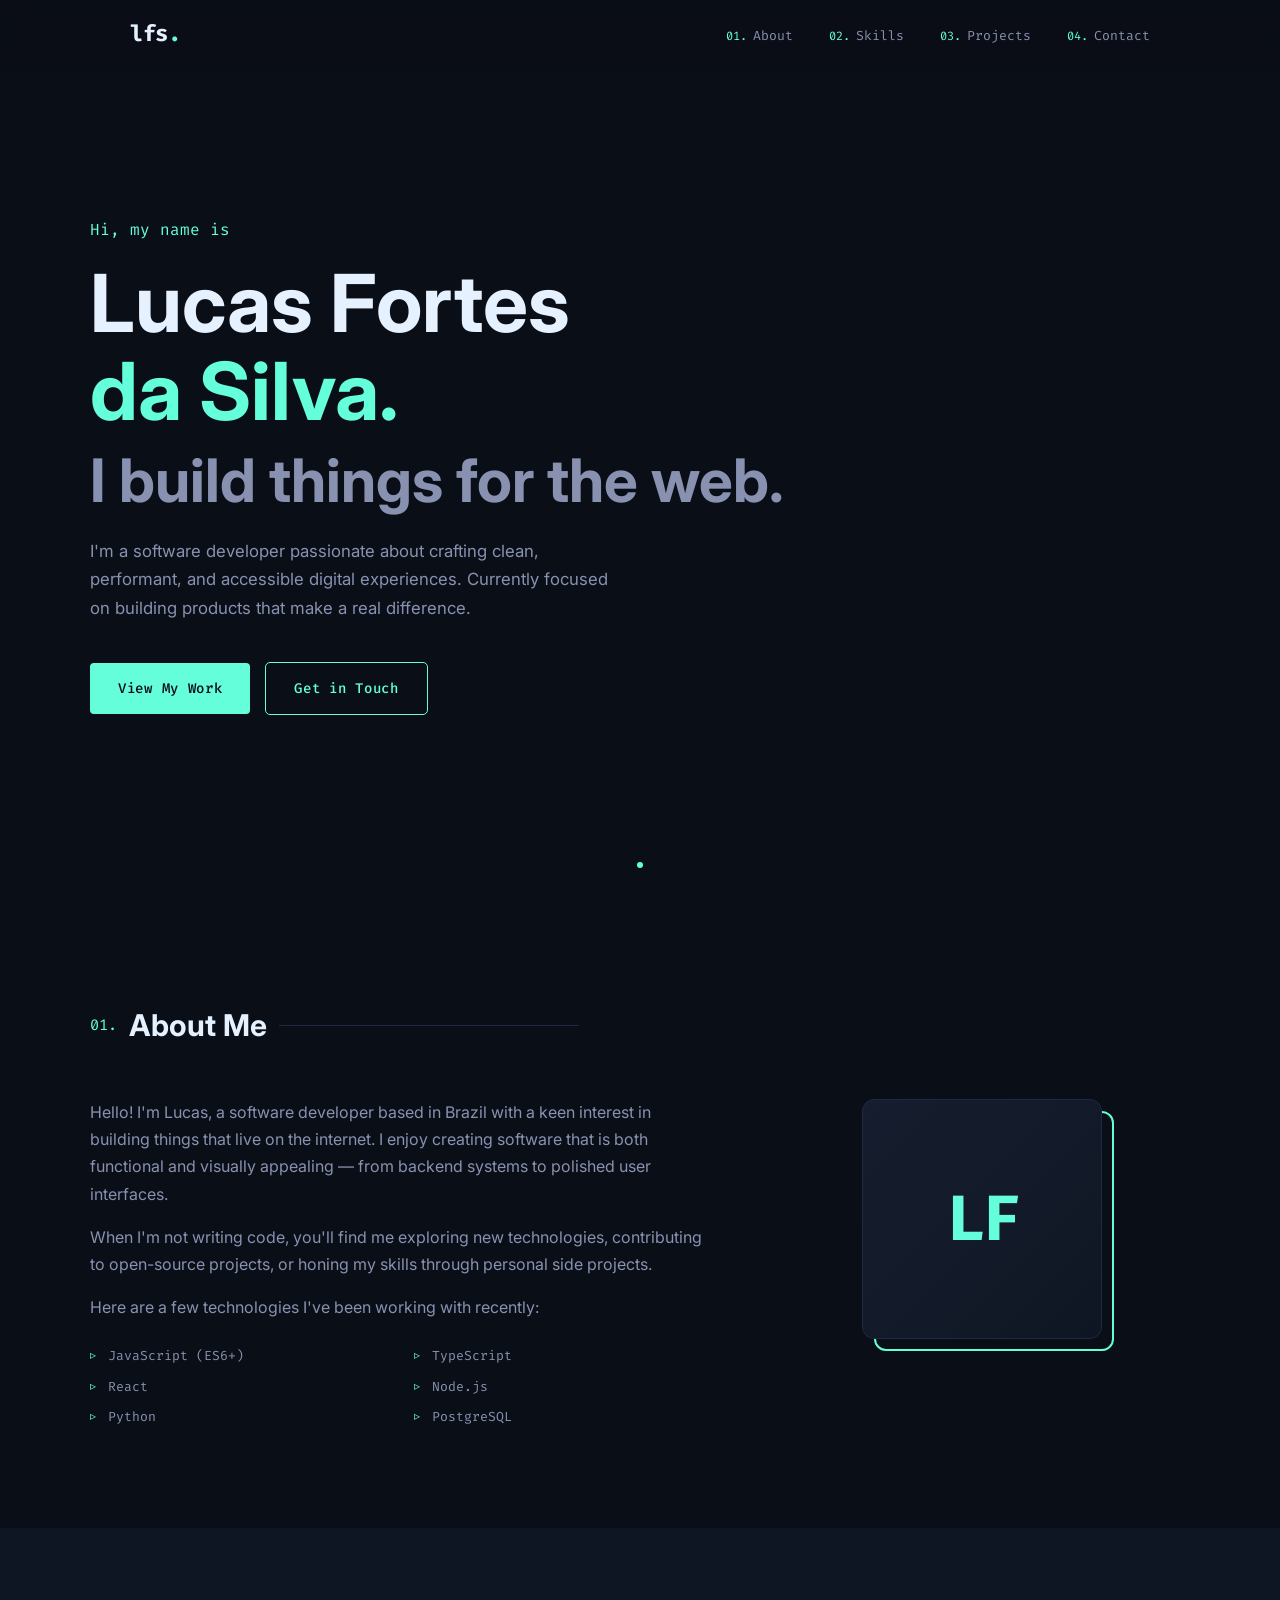
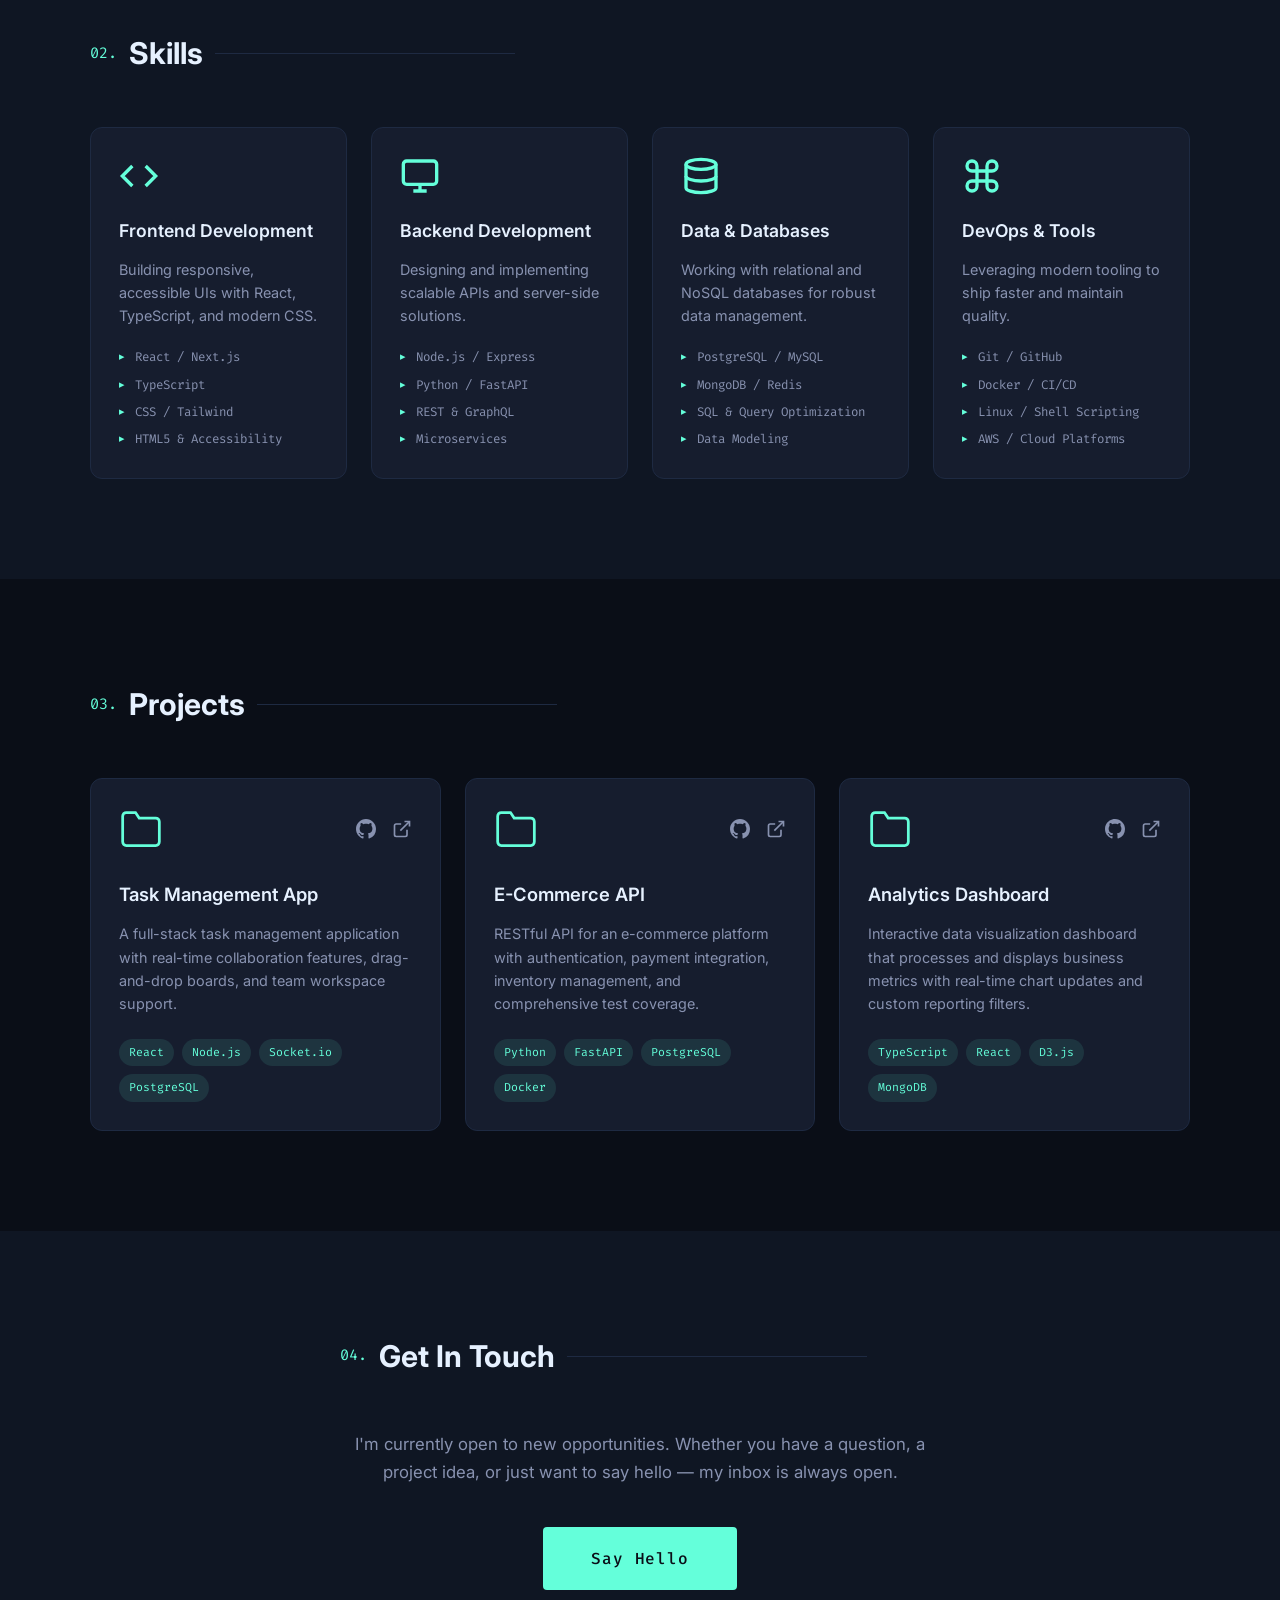
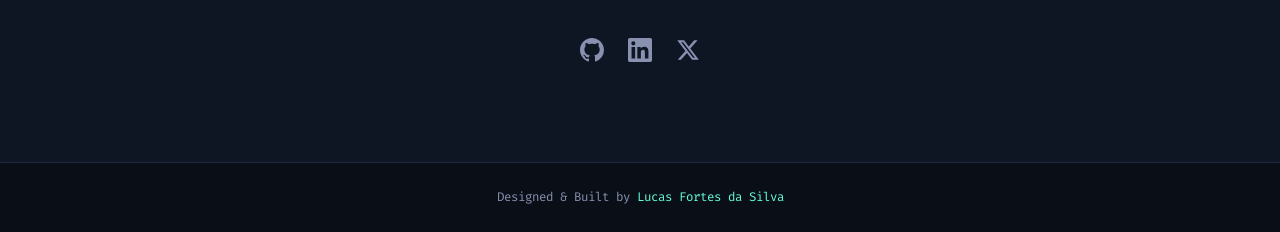
==== index.html @ 7a18e866 "feat: build personal website for Lucas Fortes da Silva Responsive, dark-themed personal portfolio wi" ====
<!DOCTYPE html>
<html lang="en">
<head>
  <meta charset="UTF-8" />
  <meta name="viewport" content="width=device-width, initial-scale=1.0" />
  <meta name="description" content="Lucas Fortes da Silva – Software Developer personal website" />
  <title>Lucas Fortes da Silva</title>
  <link rel="stylesheet" href="styles.css" />
  <link rel="preconnect" href="https://fonts.googleapis.com" />
  <link rel="preconnect" href="https://fonts.gstatic.com" crossorigin />
  <link href="https://fonts.googleapis.com/css2?family=Inter:wght@300;400;500;600;700&family=Fira+Code:wght@400;500&display=swap" rel="stylesheet" />
</head>
<body>
  <!-- Navigation -->
  <nav class="nav" id="navbar">
    <div class="nav__container">
      <a class="nav__logo" href="#home">lfs<span class="accent">.</span></a>
      <button class="nav__toggle" id="navToggle" aria-label="Toggle menu">
        <span></span><span></span><span></span>
      </button>
      <ul class="nav__links" id="navLinks">
        <li><a href="#about">About</a></li>
        <li><a href="#skills">Skills</a></li>
        <li><a href="#projects">Projects</a></li>
        <li><a href="#contact">Contact</a></li>
      </ul>
    </div>
  </nav>

  <!-- Hero -->
  <section class="hero" id="home">
    <div class="hero__container">
      <p class="hero__greeting">Hi, my name is</p>
      <h1 class="hero__name">Lucas Fortes<br /><span class="accent">da Silva.</span></h1>
      <h2 class="hero__tagline">I build things for the web.</h2>
      <p class="hero__desc">
        I'm a software developer passionate about crafting clean, performant,
        and accessible digital experiences. Currently focused on building
        products that make a real difference.
      </p>
      <div class="hero__cta">
        <a class="btn btn--primary" href="#projects">View My Work</a>
        <a class="btn btn--outline" href="#contact">Get in Touch</a>
      </div>
    </div>
    <div class="hero__scroll-indicator" aria-hidden="true">
      <div class="scroll-dot"></div>
    </div>
  </section>

  <!-- About -->
  <section class="section about" id="about">
    <div class="section__container">
      <h2 class="section__title"><span class="section__number">01.</span> About Me</h2>
      <div class="about__grid">
        <div class="about__text">
          <p>
            Hello! I'm Lucas, a software developer based in Brazil with a keen interest in
            building things that live on the internet. I enjoy creating software that is both
            functional and visually appealing — from backend systems to polished user interfaces.
          </p>
          <p>
            When I'm not writing code, you'll find me exploring new technologies, contributing
            to open-source projects, or honing my skills through personal side projects.
          </p>
          <p>Here are a few technologies I've been working with recently:</p>
          <ul class="about__tech-list">
            <li>JavaScript (ES6+)</li>
            <li>TypeScript</li>
            <li>React</li>
            <li>Node.js</li>
            <li>Python</li>
            <li>PostgreSQL</li>
          </ul>
        </div>
        <div class="about__image-wrapper">
          <div class="about__image-frame">
            <div class="about__avatar" aria-label="Lucas Fortes da Silva">LF</div>
          </div>
        </div>
      </div>
    </div>
  </section>

  <!-- Skills -->
  <section class="section skills" id="skills">
    <div class="section__container">
      <h2 class="section__title"><span class="section__number">02.</span> Skills</h2>
      <div class="skills__grid">

        <div class="skill-card">
          <div class="skill-card__icon">
            <svg viewBox="0 0 24 24" fill="none" stroke="currentColor" stroke-width="2"><polyline points="16 18 22 12 16 6"/><polyline points="8 6 2 12 8 18"/></svg>
          </div>
          <h3>Frontend Development</h3>
          <p>Building responsive, accessible UIs with React, TypeScript, and modern CSS.</p>
          <ul>
            <li>React / Next.js</li>
            <li>TypeScript</li>
            <li>CSS / Tailwind</li>
            <li>HTML5 & Accessibility</li>
          </ul>
        </div>

        <div class="skill-card">
          <div class="skill-card__icon">
            <svg viewBox="0 0 24 24" fill="none" stroke="currentColor" stroke-width="2"><rect x="2" y="3" width="20" height="14" rx="2"/><line x1="8" y1="21" x2="16" y2="21"/><line x1="12" y1="17" x2="12" y2="21"/></svg>
          </div>
          <h3>Backend Development</h3>
          <p>Designing and implementing scalable APIs and server-side solutions.</p>
          <ul>
            <li>Node.js / Express</li>
            <li>Python / FastAPI</li>
            <li>REST & GraphQL</li>
            <li>Microservices</li>
          </ul>
        </div>

        <div class="skill-card">
          <div class="skill-card__icon">
            <svg viewBox="0 0 24 24" fill="none" stroke="currentColor" stroke-width="2"><ellipse cx="12" cy="5" rx="9" ry="3"/><path d="M21 12c0 1.66-4 3-9 3s-9-1.34-9-3"/><path d="M3 5v14c0 1.66 4 3 9 3s9-1.34 9-3V5"/></svg>
          </div>
          <h3>Data & Databases</h3>
          <p>Working with relational and NoSQL databases for robust data management.</p>
          <ul>
            <li>PostgreSQL / MySQL</li>
            <li>MongoDB / Redis</li>
            <li>SQL & Query Optimization</li>
            <li>Data Modeling</li>
          </ul>
        </div>

        <div class="skill-card">
          <div class="skill-card__icon">
            <svg viewBox="0 0 24 24" fill="none" stroke="currentColor" stroke-width="2"><path d="M18 3a3 3 0 0 0-3 3v12a3 3 0 0 0 3 3 3 3 0 0 0 3-3 3 3 0 0 0-3-3H6a3 3 0 0 0-3 3 3 3 0 0 0 3 3 3 3 0 0 0 3-3V6a3 3 0 0 0-3-3 3 3 0 0 0-3 3 3 3 0 0 0 3 3h12a3 3 0 0 0 3-3 3 3 0 0 0-3-3z"/></svg>
          </div>
          <h3>DevOps & Tools</h3>
          <p>Leveraging modern tooling to ship faster and maintain quality.</p>
          <ul>
            <li>Git / GitHub</li>
            <li>Docker / CI/CD</li>
            <li>Linux / Shell Scripting</li>
            <li>AWS / Cloud Platforms</li>
          </ul>
        </div>

      </div>
    </div>
  </section>

  <!-- Projects -->
  <section class="section projects" id="projects">
    <div class="section__container">
      <h2 class="section__title"><span class="section__number">03.</span> Projects</h2>
      <div class="projects__grid">

        <article class="project-card">
          <div class="project-card__top">
            <div class="project-card__folder">
              <svg viewBox="0 0 24 24" fill="none" stroke="currentColor" stroke-width="1.5"><path d="M22 19a2 2 0 0 1-2 2H4a2 2 0 0 1-2-2V5a2 2 0 0 1 2-2h5l2 3h9a2 2 0 0 1 2 2z"/></svg>
            </div>
            <div class="project-card__links">
              <a href="#" aria-label="GitHub repository">
                <svg viewBox="0 0 24 24" fill="currentColor"><path d="M12 0C5.37 0 0 5.37 0 12c0 5.31 3.435 9.795 8.205 11.385.6.105.825-.255.825-.57 0-.285-.015-1.23-.015-2.235-3.015.555-3.795-.735-4.035-1.41-.135-.345-.72-1.41-1.23-1.695-.42-.225-1.02-.78-.015-.795.945-.015 1.62.87 1.845 1.23 1.08 1.815 2.805 1.305 3.495.99.105-.78.42-1.305.765-1.605-2.67-.3-5.46-1.335-5.46-5.925 0-1.305.465-2.385 1.23-3.225-.12-.3-.54-1.53.12-3.18 0 0 1.005-.315 3.3 1.23.96-.27 1.98-.405 3-.405s2.04.135 3 .405c2.295-1.56 3.3-1.23 3.3-1.23.66 1.65.24 2.88.12 3.18.765.84 1.23 1.905 1.23 3.225 0 4.605-2.805 5.625-5.475 5.925.435.375.81 1.095.81 2.22 0 1.605-.015 2.895-.015 3.3 0 .315.225.69.825.57A12.02 12.02 0 0 0 24 12c0-6.63-5.37-12-12-12z"/></svg>
              </a>
              <a href="#" aria-label="Live demo">
                <svg viewBox="0 0 24 24" fill="none" stroke="currentColor" stroke-width="2"><path d="M18 13v6a2 2 0 0 1-2 2H5a2 2 0 0 1-2-2V8a2 2 0 0 1 2-2h6"/><polyline points="15 3 21 3 21 9"/><line x1="10" y1="14" x2="21" y2="3"/></svg>
              </a>
            </div>
          </div>
          <h3 class="project-card__title">Task Management App</h3>
          <p class="project-card__desc">
            A full-stack task management application with real-time collaboration features,
            drag-and-drop boards, and team workspace support.
          </p>
          <ul class="project-card__tech">
            <li>React</li><li>Node.js</li><li>Socket.io</li><li>PostgreSQL</li>
          </ul>
        </article>

        <article class="project-card">
          <div class="project-card__top">
            <div class="project-card__folder">
              <svg viewBox="0 0 24 24" fill="none" stroke="currentColor" stroke-width="1.5"><path d="M22 19a2 2 0 0 1-2 2H4a2 2 0 0 1-2-2V5a2 2 0 0 1 2-2h5l2 3h9a2 2 0 0 1 2 2z"/></svg>
            </div>
            <div class="project-card__links">
              <a href="#" aria-label="GitHub repository">
                <svg viewBox="0 0 24 24" fill="currentColor"><path d="M12 0C5.37 0 0 5.37 0 12c0 5.31 3.435 9.795 8.205 11.385.6.105.825-.255.825-.57 0-.285-.015-1.23-.015-2.235-3.015.555-3.795-.735-4.035-1.41-.135-.345-.72-1.41-1.23-1.695-.42-.225-1.02-.78-.015-.795.945-.015 1.62.87 1.845 1.23 1.08 1.815 2.805 1.305 3.495.99.105-.78.42-1.305.765-1.605-2.67-.3-5.46-1.335-5.46-5.925 0-1.305.465-2.385 1.23-3.225-.12-.3-.54-1.53.12-3.18 0 0 1.005-.315 3.3 1.23.96-.27 1.98-.405 3-.405s2.04.135 3 .405c2.295-1.56 3.3-1.23 3.3-1.23.66 1.65.24 2.88.12 3.18.765.84 1.23 1.905 1.23 3.225 0 4.605-2.805 5.625-5.475 5.925.435.375.81 1.095.81 2.22 0 1.605-.015 2.895-.015 3.3 0 .315.225.69.825.57A12.02 12.02 0 0 0 24 12c0-6.63-5.37-12-12-12z"/></svg>
              </a>
              <a href="#" aria-label="Live demo">
                <svg viewBox="0 0 24 24" fill="none" stroke="currentColor" stroke-width="2"><path d="M18 13v6a2 2 0 0 1-2 2H5a2 2 0 0 1-2-2V8a2 2 0 0 1 2-2h6"/><polyline points="15 3 21 3 21 9"/><line x1="10" y1="14" x2="21" y2="3"/></svg>
              </a>
            </div>
          </div>
          <h3 class="project-card__title">E-Commerce API</h3>
          <p class="project-card__desc">
            RESTful API for an e-commerce platform with authentication, payment integration,
            inventory management, and comprehensive test coverage.
          </p>
          <ul class="project-card__tech">
            <li>Python</li><li>FastAPI</li><li>PostgreSQL</li><li>Docker</li>
          </ul>
        </article>

        <article class="project-card">
          <div class="project-card__top">
            <div class="project-card__folder">
              <svg viewBox="0 0 24 24" fill="none" stroke="currentColor" stroke-width="1.5"><path d="M22 19a2 2 0 0 1-2 2H4a2 2 0 0 1-2-2V5a2 2 0 0 1 2-2h5l2 3h9a2 2 0 0 1 2 2z"/></svg>
            </div>
            <div class="project-card__links">
              <a href="#" aria-label="GitHub repository">
                <svg viewBox="0 0 24 24" fill="currentColor"><path d="M12 0C5.37 0 0 5.37 0 12c0 5.31 3.435 9.795 8.205 11.385.6.105.825-.255.825-.57 0-.285-.015-1.23-.015-2.235-3.015.555-3.795-.735-4.035-1.41-.135-.345-.72-1.41-1.23-1.695-.42-.225-1.02-.78-.015-.795.945-.015 1.62.87 1.845 1.23 1.08 1.815 2.805 1.305 3.495.99.105-.78.42-1.305.765-1.605-2.67-.3-5.46-1.335-5.46-5.925 0-1.305.465-2.385 1.23-3.225-.12-.3-.54-1.53.12-3.18 0 0 1.005-.315 3.3 1.23.96-.27 1.98-.405 3-.405s2.04.135 3 .405c2.295-1.56 3.3-1.23 3.3-1.23.66 1.65.24 2.88.12 3.18.765.84 1.23 1.905 1.23 3.225 0 4.605-2.805 5.625-5.475 5.925.435.375.81 1.095.81 2.22 0 1.605-.015 2.895-.015 3.3 0 .315.225.69.825.57A12.02 12.02 0 0 0 24 12c0-6.63-5.37-12-12-12z"/></svg>
              </a>
              <a href="#" aria-label="Live demo">
                <svg viewBox="0 0 24 24" fill="none" stroke="currentColor" stroke-width="2"><path d="M18 13v6a2 2 0 0 1-2 2H5a2 2 0 0 1-2-2V8a2 2 0 0 1 2-2h6"/><polyline points="15 3 21 3 21 9"/><line x1="10" y1="14" x2="21" y2="3"/></svg>
              </a>
            </div>
          </div>
          <h3 class="project-card__title">Analytics Dashboard</h3>
          <p class="project-card__desc">
            Interactive data visualization dashboard that processes and displays business
            metrics with real-time chart updates and custom reporting filters.
          </p>
          <ul class="project-card__tech">
            <li>TypeScript</li><li>React</li><li>D3.js</li><li>MongoDB</li>
          </ul>
        </article>

      </div>
    </div>
  </section>

  <!-- Contact -->
  <section class="section contact" id="contact">
    <div class="section__container contact__container">
      <h2 class="section__title"><span class="section__number">04.</span> Get In Touch</h2>
      <p class="contact__lead">
        I'm currently open to new opportunities. Whether you have a question,
        a project idea, or just want to say hello — my inbox is always open.
      </p>
      <a class="btn btn--primary btn--large" href="mailto:lucas@example.com">Say Hello</a>
      <div class="contact__social">
        <a href="https://github.com/lucasfortesdasilva" target="_blank" rel="noopener noreferrer" aria-label="GitHub">
          <svg viewBox="0 0 24 24" fill="currentColor"><path d="M12 0C5.37 0 0 5.37 0 12c0 5.31 3.435 9.795 8.205 11.385.6.105.825-.255.825-.57 0-.285-.015-1.23-.015-2.235-3.015.555-3.795-.735-4.035-1.41-.135-.345-.72-1.41-1.23-1.695-.42-.225-1.02-.78-.015-.795.945-.015 1.62.87 1.845 1.23 1.08 1.815 2.805 1.305 3.495.99.105-.78.42-1.305.765-1.605-2.67-.3-5.46-1.335-5.46-5.925 0-1.305.465-2.385 1.23-3.225-.12-.3-.54-1.53.12-3.18 0 0 1.005-.315 3.3 1.23.96-.27 1.98-.405 3-.405s2.04.135 3 .405c2.295-1.56 3.3-1.23 3.3-1.23.66 1.65.24 2.88.12 3.18.765.84 1.23 1.905 1.23 3.225 0 4.605-2.805 5.625-5.475 5.925.435.375.81 1.095.81 2.22 0 1.605-.015 2.895-.015 3.3 0 .315.225.69.825.57A12.02 12.02 0 0 0 24 12c0-6.63-5.37-12-12-12z"/></svg>
        </a>
        <a href="https://linkedin.com/in/lucasfortesdasilva" target="_blank" rel="noopener noreferrer" aria-label="LinkedIn">
          <svg viewBox="0 0 24 24" fill="currentColor"><path d="M20.447 20.452h-3.554v-5.569c0-1.328-.027-3.037-1.852-3.037-1.853 0-2.136 1.445-2.136 2.939v5.667H9.351V9h3.414v1.561h.046c.477-.9 1.637-1.85 3.37-1.85 3.601 0 4.267 2.37 4.267 5.455v6.286zM5.337 7.433a2.062 2.062 0 0 1-2.063-2.065 2.064 2.064 0 1 1 2.063 2.065zm1.782 13.019H3.555V9h3.564v11.452zM22.225 0H1.771C.792 0 0 .774 0 1.729v20.542C0 23.227.792 24 1.771 24h20.451C23.2 24 24 23.227 24 22.271V1.729C24 .774 23.2 0 22.222 0h.003z"/></svg>
        </a>
        <a href="https://twitter.com/lucasfortesds" target="_blank" rel="noopener noreferrer" aria-label="Twitter / X">
          <svg viewBox="0 0 24 24" fill="currentColor"><path d="M18.244 2.25h3.308l-7.227 8.26 8.502 11.24H16.17l-5.214-6.817L4.99 21.75H1.68l7.73-8.835L1.254 2.25H8.08l4.713 6.231zm-1.161 17.52h1.833L7.084 4.126H5.117z"/></svg>
        </a>
      </div>
    </div>
  </section>

  <!-- Footer -->
  <footer class="footer">
    <p>Designed &amp; Built by <span class="accent">Lucas Fortes da Silva</span></p>
  </footer>

  <script src="script.js"></script>
</body>
</html>
---- styles.css ----
/* ===========================
   CSS Custom Properties
   =========================== */
:root {
  --color-bg: #0a0e17;
  --color-bg-alt: #0f1623;
  --color-surface: #161d2e;
  --color-border: #1e2a42;
  --color-accent: #64ffda;
  --color-accent-dim: rgba(100, 255, 218, 0.1);
  --color-text: #ccd6f6;
  --color-text-muted: #8892b0;
  --color-heading: #e6f1ff;
  --color-white: #ffffff;

  --font-sans: 'Inter', system-ui, -apple-system, sans-serif;
  --font-mono: 'Fira Code', 'Courier New', monospace;

  --nav-height: 70px;
  --section-padding: 100px;
  --container-max: 1100px;

  --radius: 4px;
  --radius-lg: 12px;
  --transition: all 0.3s cubic-bezier(0.645, 0.045, 0.355, 1);

  --shadow-card: 0 10px 30px -15px rgba(2, 12, 27, 0.7);
}

/* ===========================
   Reset & Base
   =========================== */
*, *::before, *::after {
  box-sizing: border-box;
  margin: 0;
  padding: 0;
}

html {
  scroll-behavior: smooth;
  scroll-padding-top: var(--nav-height);
}

body {
  background-color: var(--color-bg);
  color: var(--color-text);
  font-family: var(--font-sans);
  font-size: 1rem;
  line-height: 1.7;
  -webkit-font-smoothing: antialiased;
  -moz-osx-font-smoothing: grayscale;
  overflow-x: hidden;
}

a {
  color: inherit;
  text-decoration: none;
  transition: var(--transition);
}

ul { list-style: none; }

img, svg { display: block; }

/* ===========================
   Accent colour helper
   =========================== */
.accent { color: var(--color-accent); }

/* ===========================
   Buttons
   =========================== */
.btn {
  display: inline-flex;
  align-items: center;
  gap: 8px;
  padding: 14px 28px;
  border-radius: var(--radius);
  font-family: var(--font-mono);
  font-size: 0.875rem;
  font-weight: 500;
  letter-spacing: 0.05em;
  cursor: pointer;
  transition: var(--transition);
  white-space: nowrap;
}

.btn--primary {
  background-color: var(--color-accent);
  color: var(--color-bg);
}
.btn--primary:hover {
  background-color: transparent;
  color: var(--color-accent);
  outline: 1px solid var(--color-accent);
}

.btn--outline {
  background-color: transparent;
  color: var(--color-accent);
  outline: 1px solid var(--color-accent);
}
.btn--outline:hover {
  background-color: var(--color-accent-dim);
}

.btn--large {
  padding: 18px 48px;
  font-size: 1rem;
}

/* ===========================
   Navigation
   =========================== */
.nav {
  position: fixed;
  top: 0;
  left: 0;
  right: 0;
  height: var(--nav-height);
  z-index: 100;
  background-color: rgba(10, 14, 23, 0.9);
  backdrop-filter: blur(10px);
  -webkit-backdrop-filter: blur(10px);
  border-bottom: 1px solid transparent;
  transition: var(--transition);
}

.nav.scrolled {
  border-bottom-color: var(--color-border);
  box-shadow: 0 4px 20px rgba(0, 0, 0, 0.3);
}

.nav__container {
  max-width: var(--container-max);
  margin: 0 auto;
  padding: 0 40px;
  height: 100%;
  display: flex;
  align-items: center;
  justify-content: space-between;
}

.nav__logo {
  font-family: var(--font-mono);
  font-size: 1.4rem;
  font-weight: 700;
  color: var(--color-heading);
  letter-spacing: -0.02em;
}

.nav__logo:hover { color: var(--color-accent); }

.nav__links {
  display: flex;
  align-items: center;
  gap: 36px;
}

.nav__links a {
  font-family: var(--font-mono);
  font-size: 0.82rem;
  color: var(--color-text-muted);
  counter-increment: nav-item;
}

.nav__links a::before {
  content: "0" counter(nav-item) ".";
  color: var(--color-accent);
  margin-right: 6px;
  font-size: 0.75rem;
}

.nav__links a:hover { color: var(--color-accent); }

/* reset counter */
.nav__links { counter-reset: nav-item; }

/* Hamburger */
.nav__toggle {
  display: none;
  flex-direction: column;
  gap: 5px;
  background: none;
  border: none;
  cursor: pointer;
  padding: 4px;
}

.nav__toggle span {
  display: block;
  width: 26px;
  height: 2px;
  background-color: var(--color-accent);
  border-radius: 2px;
  transition: var(--transition);
}

.nav__toggle.open span:nth-child(1) { transform: translateY(7px) rotate(45deg); }
.nav__toggle.open span:nth-child(2) { opacity: 0; }
.nav__toggle.open span:nth-child(3) { transform: translateY(-7px) rotate(-45deg); }

/* ===========================
   Hero
   =========================== */
.hero {
  min-height: 100vh;
  display: flex;
  flex-direction: column;
  justify-content: center;
  padding: calc(var(--nav-height) + 40px) 40px 80px;
  position: relative;
}

.hero__container {
  max-width: var(--container-max);
  margin: 0 auto;
  width: 100%;
}

.hero__greeting {
  font-family: var(--font-mono);
  font-size: 1rem;
  color: var(--color-accent);
  margin-bottom: 16px;
  opacity: 0;
  animation: fadeInUp 0.5s ease forwards 0.2s;
}

.hero__name {
  font-size: clamp(40px, 8vw, 80px);
  font-weight: 700;
  color: var(--color-heading);
  line-height: 1.1;
  margin-bottom: 12px;
  opacity: 0;
  animation: fadeInUp 0.5s ease forwards 0.4s;
}

.hero__tagline {
  font-size: clamp(28px, 5vw, 60px);
  font-weight: 700;
  color: var(--color-text-muted);
  line-height: 1.1;
  margin-bottom: 24px;
  opacity: 0;
  animation: fadeInUp 0.5s ease forwards 0.6s;
}

.hero__desc {
  max-width: 520px;
  color: var(--color-text-muted);
  font-size: 1.05rem;
  margin-bottom: 40px;
  opacity: 0;
  animation: fadeInUp 0.5s ease forwards 0.8s;
}

.hero__cta {
  display: flex;
  gap: 16px;
  flex-wrap: wrap;
  opacity: 0;
  animation: fadeInUp 0.5s ease forwards 1s;
}

/* Scroll indicator */
.hero__scroll-indicator {
  position: absolute;
  bottom: 32px;
  left: 50%;
  transform: translateX(-50%);
  display: flex;
  justify-content: center;
  opacity: 0;
  animation: fadeIn 1s ease forwards 1.6s;
}

.scroll-dot {
  width: 6px;
  height: 6px;
  border-radius: 50%;
  background-color: var(--color-accent);
  animation: bounce 2s infinite;
}

/* ===========================
   Sections (shared)
   =========================== */
.section {
  padding: var(--section-padding) 40px;
}

.section:nth-child(even) {
  background-color: var(--color-bg-alt);
}

.section__container {
  max-width: var(--container-max);
  margin: 0 auto;
}

.section__title {
  font-size: clamp(22px, 4vw, 30px);
  font-weight: 700;
  color: var(--color-heading);
  margin-bottom: 48px;
  display: flex;
  align-items: center;
  gap: 12px;
  white-space: nowrap;
}

.section__title::after {
  content: '';
  display: block;
  height: 1px;
  background-color: var(--color-border);
  flex: 1;
  max-width: 300px;
}

.section__number {
  font-family: var(--font-mono);
  font-size: 0.95rem;
  color: var(--color-accent);
  font-weight: 400;
}

/* ===========================
   About
   =========================== */
.about__grid {
  display: grid;
  grid-template-columns: 3fr 2fr;
  gap: 60px;
  align-items: start;
}

.about__text p {
  color: var(--color-text-muted);
  margin-bottom: 16px;
}

.about__tech-list {
  display: grid;
  grid-template-columns: repeat(2, 1fr);
  gap: 8px 24px;
  margin-top: 24px;
}

.about__tech-list li {
  font-family: var(--font-mono);
  font-size: 0.82rem;
  color: var(--color-text-muted);
  padding-left: 18px;
  position: relative;
}

.about__tech-list li::before {
  content: '▹';
  color: var(--color-accent);
  position: absolute;
  left: 0;
  font-size: 0.75rem;
  line-height: 1.8;
}

.about__image-wrapper {
  display: flex;
  justify-content: center;
}

.about__image-frame {
  position: relative;
  width: 240px;
  height: 240px;
}

.about__image-frame::after {
  content: '';
  position: absolute;
  inset: 0;
  border: 2px solid var(--color-accent);
  border-radius: var(--radius-lg);
  transform: translate(12px, 12px);
  z-index: -1;
  transition: var(--transition);
}

.about__image-frame:hover::after {
  transform: translate(8px, 8px);
}

.about__avatar {
  width: 240px;
  height: 240px;
  border-radius: var(--radius-lg);
  background: linear-gradient(135deg, var(--color-surface), var(--color-bg-alt));
  border: 1px solid var(--color-border);
  display: flex;
  align-items: center;
  justify-content: center;
  font-size: 4rem;
  font-weight: 700;
  color: var(--color-accent);
  font-family: var(--font-mono);
  letter-spacing: -0.05em;
  user-select: none;
}

/* ===========================
   Skills
   =========================== */
.skills__grid {
  display: grid;
  grid-template-columns: repeat(auto-fit, minmax(240px, 1fr));
  gap: 24px;
}

.skill-card {
  background-color: var(--color-surface);
  border: 1px solid var(--color-border);
  border-radius: var(--radius-lg);
  padding: 28px;
  transition: var(--transition);
  position: relative;
  overflow: hidden;
}

.skill-card::before {
  content: '';
  position: absolute;
  top: 0;
  left: 0;
  right: 0;
  height: 2px;
  background: linear-gradient(90deg, var(--color-accent), transparent);
  opacity: 0;
  transition: var(--transition);
}

.skill-card:hover {
  border-color: var(--color-accent);
  transform: translateY(-4px);
  box-shadow: var(--shadow-card);
}

.skill-card:hover::before { opacity: 1; }

.skill-card__icon {
  width: 40px;
  height: 40px;
  color: var(--color-accent);
  margin-bottom: 20px;
}

.skill-card h3 {
  font-size: 1.1rem;
  font-weight: 600;
  color: var(--color-heading);
  margin-bottom: 12px;
}

.skill-card p {
  font-size: 0.9rem;
  color: var(--color-text-muted);
  margin-bottom: 20px;
  line-height: 1.6;
}

.skill-card ul {
  display: flex;
  flex-direction: column;
  gap: 6px;
}

.skill-card ul li {
  font-family: var(--font-mono);
  font-size: 0.78rem;
  color: var(--color-text-muted);
  padding-left: 16px;
  position: relative;
}

.skill-card ul li::before {
  content: '▸';
  color: var(--color-accent);
  position: absolute;
  left: 0;
  font-size: 0.7rem;
  line-height: 1.8;
}

/* ===========================
   Projects
   =========================== */
.projects__grid {
  display: grid;
  grid-template-columns: repeat(auto-fit, minmax(300px, 1fr));
  gap: 24px;
}

.project-card {
  background-color: var(--color-surface);
  border: 1px solid var(--color-border);
  border-radius: var(--radius-lg);
  padding: 28px;
  display: flex;
  flex-direction: column;
  transition: var(--transition);
}

.project-card:hover {
  border-color: var(--color-accent);
  transform: translateY(-6px);
  box-shadow: var(--shadow-card);
}

.project-card__top {
  display: flex;
  justify-content: space-between;
  align-items: center;
  margin-bottom: 28px;
}

.project-card__folder svg {
  width: 44px;
  height: 44px;
  color: var(--color-accent);
}

.project-card__links {
  display: flex;
  gap: 16px;
}

.project-card__links a {
  color: var(--color-text-muted);
  display: flex;
}

.project-card__links a:hover { color: var(--color-accent); }

.project-card__links svg {
  width: 20px;
  height: 20px;
}

.project-card__title {
  font-size: 1.15rem;
  font-weight: 600;
  color: var(--color-heading);
  margin-bottom: 12px;
  transition: var(--transition);
}

.project-card:hover .project-card__title { color: var(--color-accent); }

.project-card__desc {
  font-size: 0.9rem;
  color: var(--color-text-muted);
  line-height: 1.6;
  flex: 1;
  margin-bottom: 24px;
}

.project-card__tech {
  display: flex;
  flex-wrap: wrap;
  gap: 8px;
}

.project-card__tech li {
  font-family: var(--font-mono);
  font-size: 0.72rem;
  color: var(--color-accent);
  background-color: var(--color-accent-dim);
  padding: 4px 10px;
  border-radius: 100px;
}

/* ===========================
   Contact
   =========================== */
.contact__container {
  text-align: center;
  max-width: 600px;
  margin: 0 auto;
}

.contact__lead {
  color: var(--color-text-muted);
  font-size: 1.05rem;
  margin-bottom: 40px;
}

.contact__social {
  display: flex;
  justify-content: center;
  gap: 24px;
  margin-top: 48px;
}

.contact__social a {
  color: var(--color-text-muted);
  display: flex;
  transition: var(--transition);
}

.contact__social a:hover {
  color: var(--color-accent);
  transform: translateY(-3px);
}

.contact__social svg {
  width: 24px;
  height: 24px;
}

/* ===========================
   Footer
   =========================== */
.footer {
  padding: 24px 40px;
  text-align: center;
  background-color: var(--color-bg);
  border-top: 1px solid var(--color-border);
}

.footer p {
  font-family: var(--font-mono);
  font-size: 0.78rem;
  color: var(--color-text-muted);
}

/* ===========================
   Animations
   =========================== */
@keyframes fadeInUp {
  from {
    opacity: 0;
    transform: translateY(20px);
  }
  to {
    opacity: 1;
    transform: translateY(0);
  }
}

@keyframes fadeIn {
  to { opacity: 1; }
}

@keyframes bounce {
  0%, 100% { transform: translateY(0); }
  50%       { transform: translateY(8px); }
}

/* Reveal on scroll */
.reveal {
  opacity: 0;
  transform: translateY(30px);
  transition: opacity 0.6s ease, transform 0.6s ease;
}

.reveal.visible {
  opacity: 1;
  transform: translateY(0);
}

/* ===========================
   Responsive
   =========================== */
@media (max-width: 768px) {
  :root { --section-padding: 70px; }

  .nav__container { padding: 0 24px; }

  .nav__links {
    display: none;
    flex-direction: column;
    position: fixed;
    inset: 0;
    background-color: rgba(10, 14, 23, 0.97);
    justify-content: center;
    align-items: center;
    gap: 32px;
    z-index: 99;
  }

  .nav__links.open { display: flex; }

  .nav__links a {
    font-size: 1.1rem;
  }

  .nav__toggle { display: flex; z-index: 101; }

  .hero {
    padding-left: 24px;
    padding-right: 24px;
  }

  .hero__cta { flex-direction: column; }
  .btn { width: fit-content; }

  .section { padding: 70px 24px; }

  .about__grid {
    grid-template-columns: 1fr;
    gap: 40px;
  }

  .about__image-wrapper { order: -1; }

  .section__title { font-size: 1.4rem; }
  .section__title::after { display: none; }

  .skills__grid { grid-template-columns: 1fr; }
  .projects__grid { grid-template-columns: 1fr; }
}

@media (max-width: 480px) {
  .about__image-frame,
  .about__avatar {
    width: 180px;
    height: 180px;
  }
}
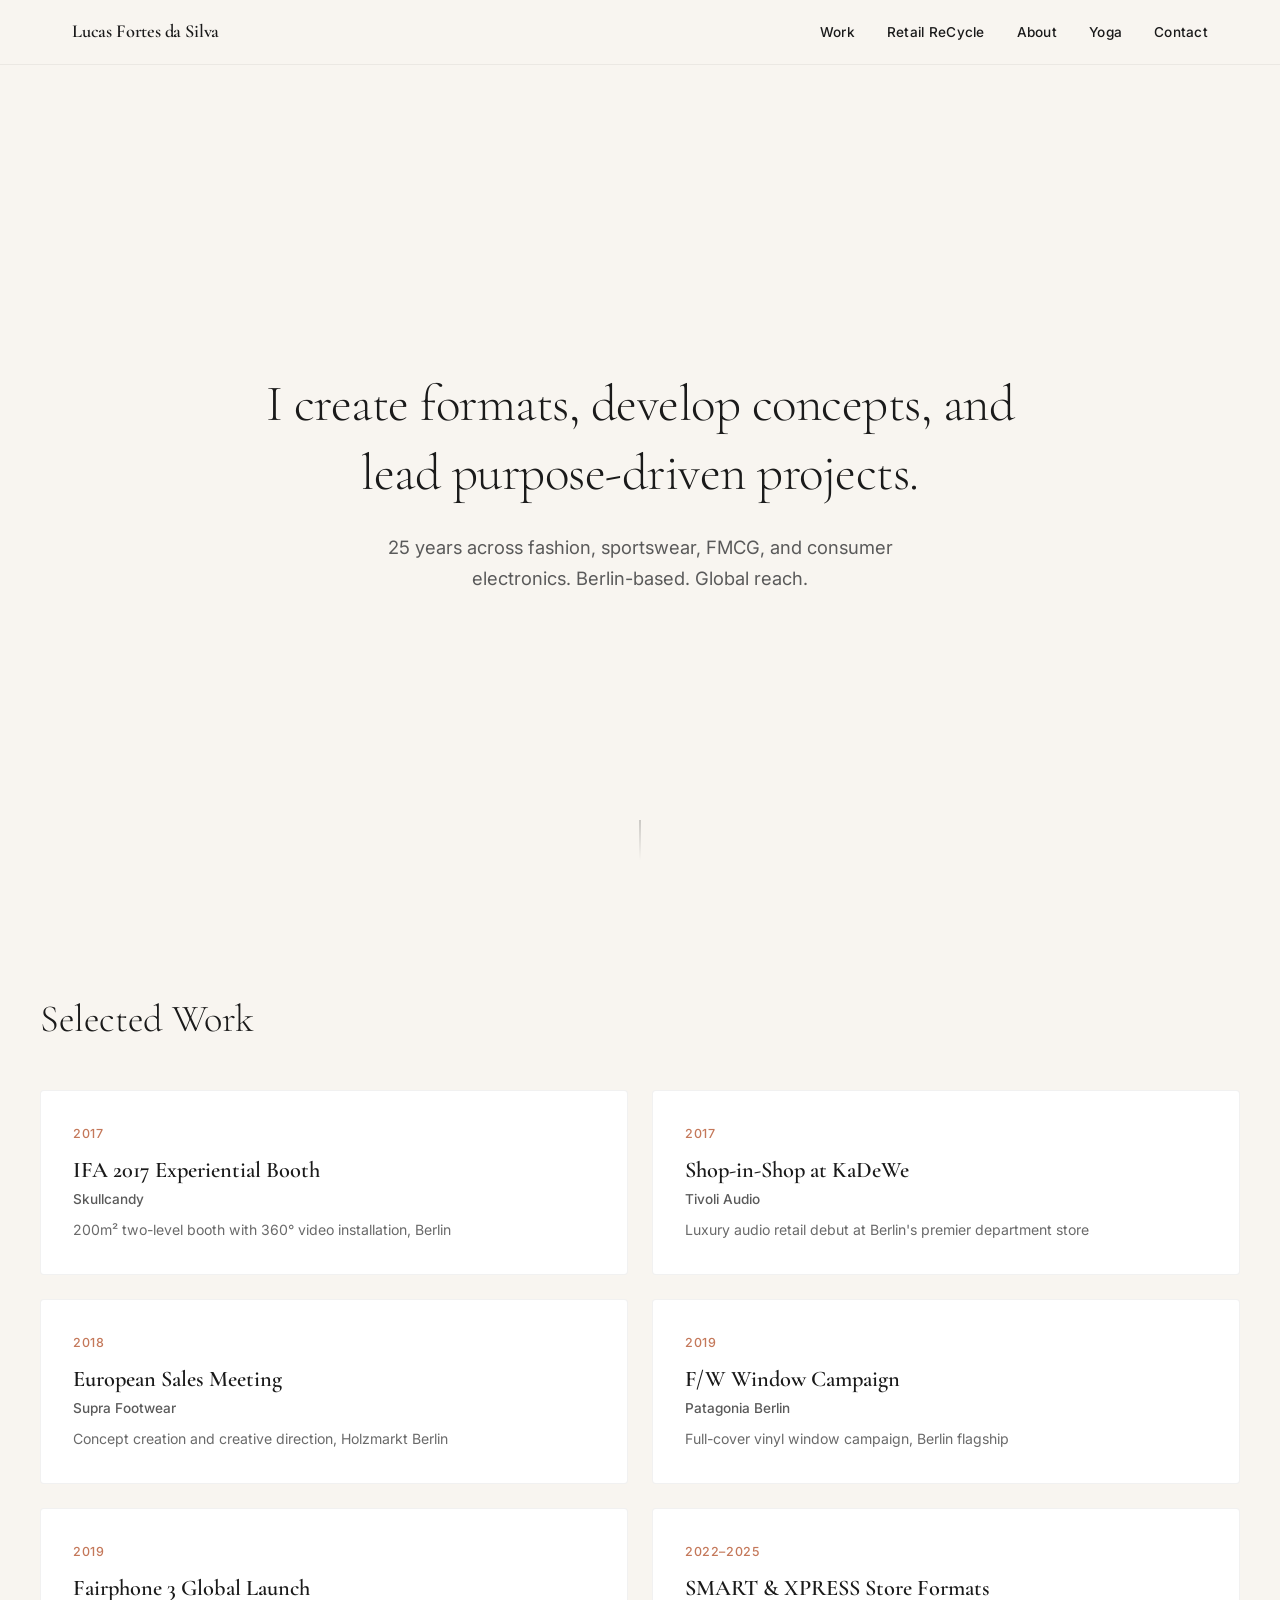
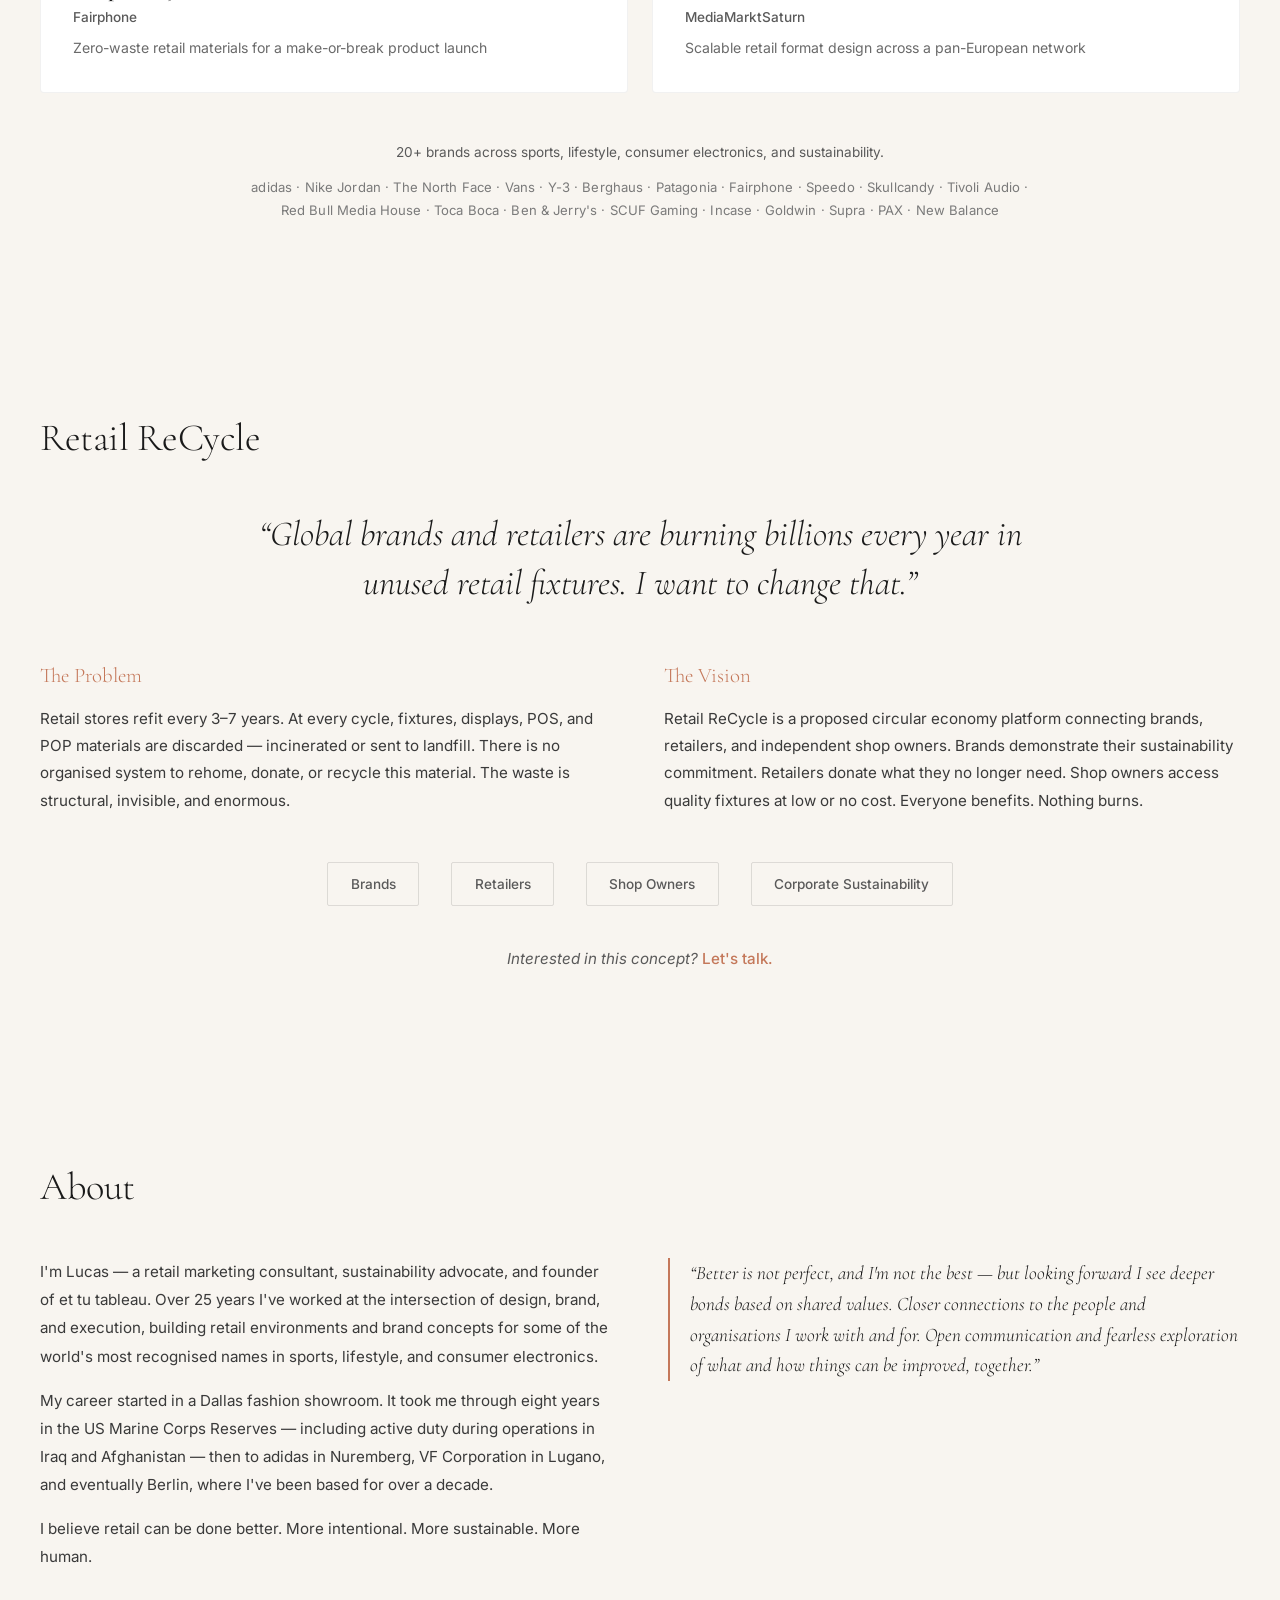
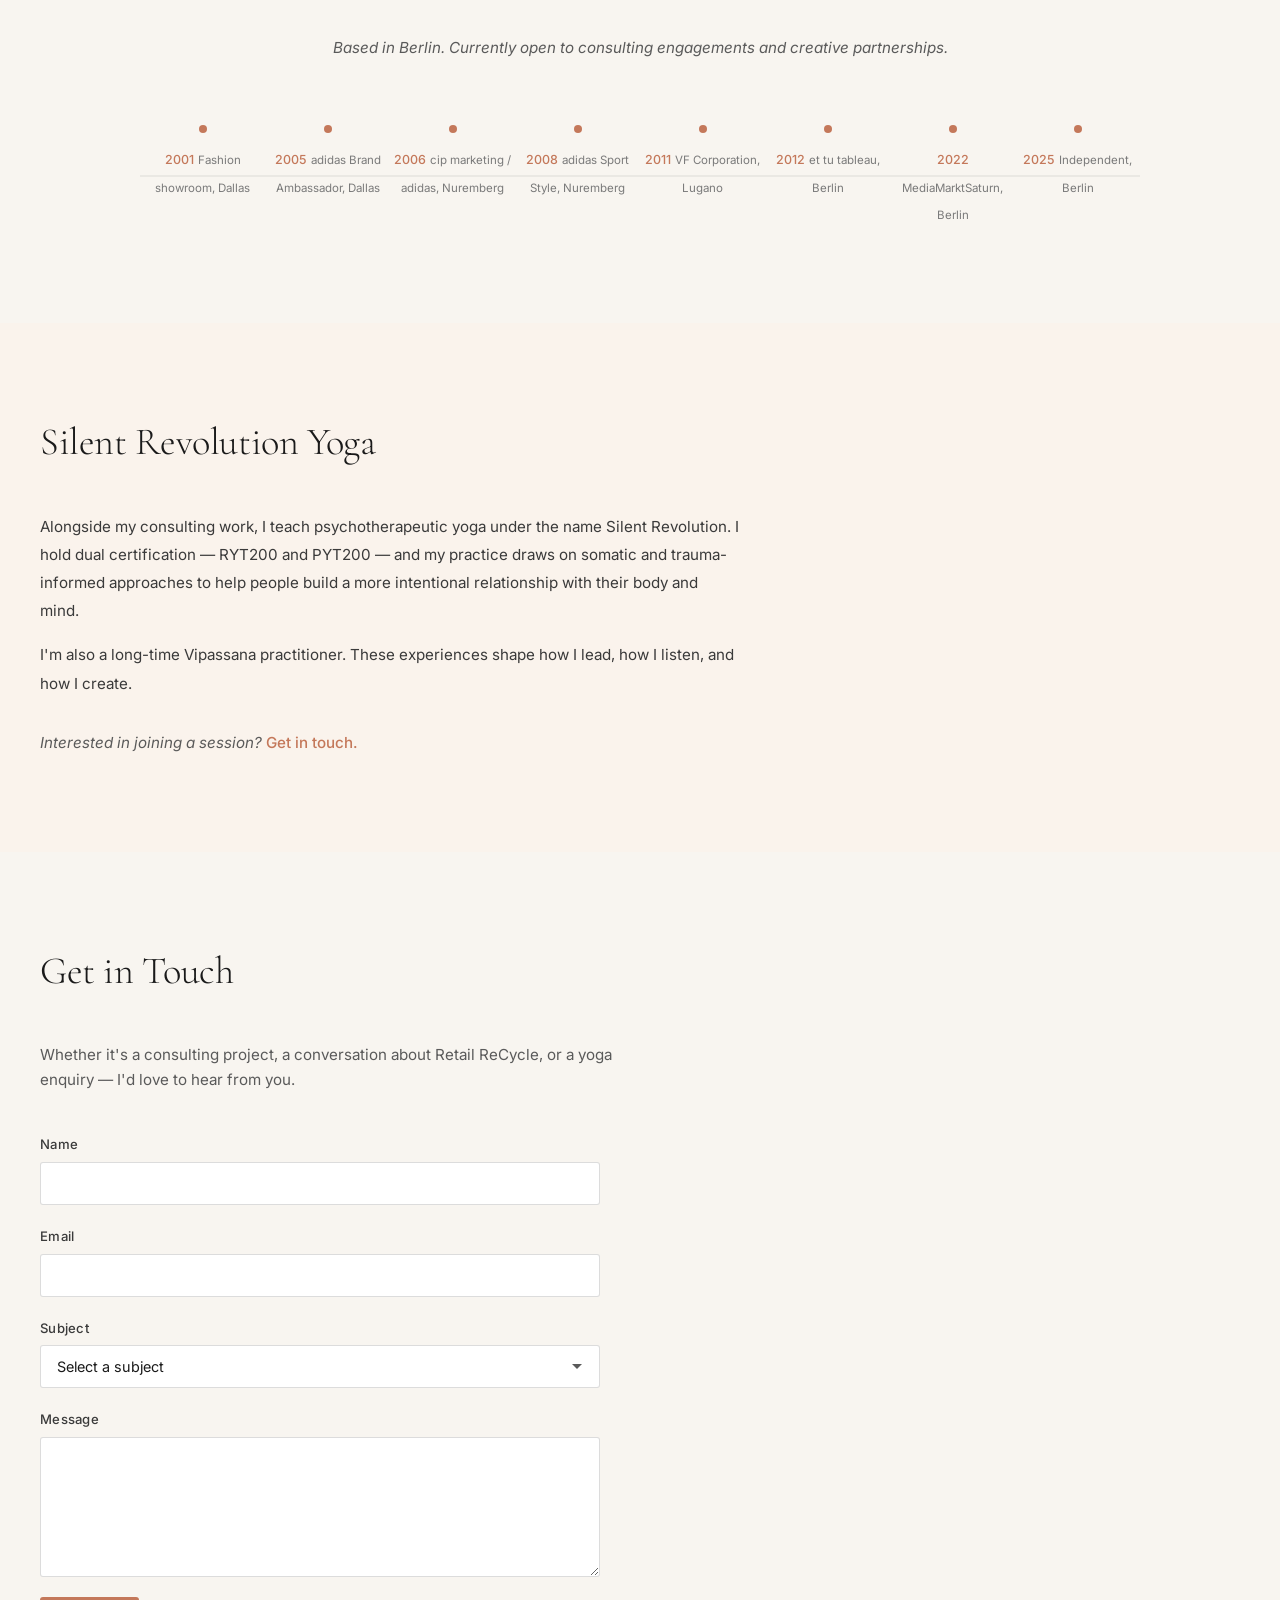
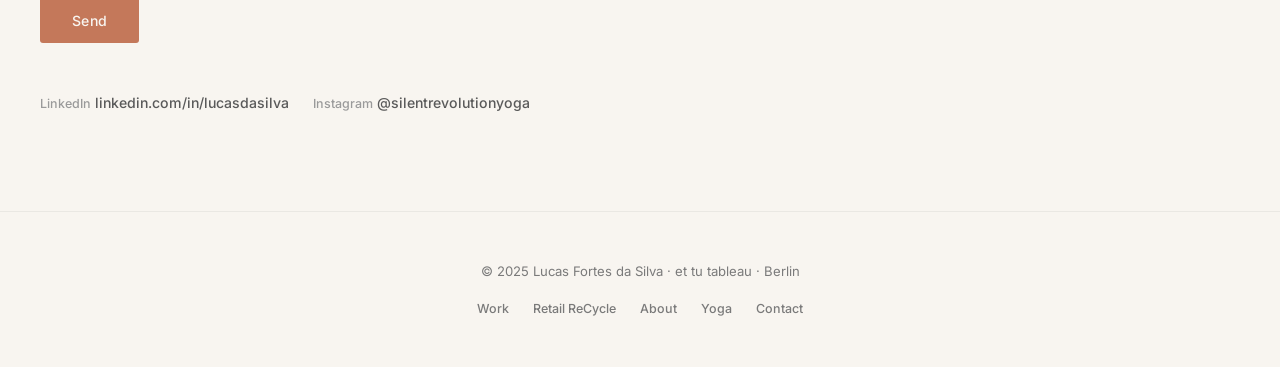
==== commit 1d2661d7: "Update print statement from 'Hello' to 'Goodbye'" ====
--- a/index.html
+++ b/index.html
@@ -1,263 +1,1226 @@
 <!DOCTYPE html>
 <html lang="en">
 <head>
-  <meta charset="UTF-8" />
-  <meta name="viewport" content="width=device-width, initial-scale=1.0" />
-  <meta name="description" content="Lucas Fortes da Silva – Software Developer personal website" />
-  <title>Lucas Fortes da Silva</title>
-  <link rel="stylesheet" href="styles.css" />
-  <link rel="preconnect" href="https://fonts.googleapis.com" />
-  <link rel="preconnect" href="https://fonts.gstatic.com" crossorigin />
-  <link href="https://fonts.googleapis.com/css2?family=Inter:wght@300;400;500;600;700&family=Fira+Code:wght@400;500&display=swap" rel="stylesheet" />
+  <meta charset="UTF-8">
+  <meta name="viewport" content="width=device-width, initial-scale=1.0">
+  <meta name="description" content="Lucas Fortes da Silva — Berlin-based retail marketing consultant, sustainability advocate, and psychotherapeutic yoga teacher. 25 years across fashion, sportswear, FMCG, and consumer electronics.">
+  <title>Lucas Fortes da Silva — Retail Marketing Consultant, Berlin</title>
+  <style>
+    @import url('https://fonts.googleapis.com/css2?family=Cormorant+Garamond:ital,wght@0,300;0,400;0,600;1,300;1,400&family=Inter:wght@400;500&display=swap');
+ 
+    /* ===== RESET & BASE ===== */
+    *, *::before, *::after {
+      margin: 0;
+      padding: 0;
+      box-sizing: border-box;
+    }
+ 
+    html {
+      scroll-behavior: smooth;
+      font-size: 16px;
+    }
+ 
+    body {
+      font-family: 'Inter', -apple-system, BlinkMacSystemFont, sans-serif;
+      font-weight: 400;
+      color: #1A1A1A;
+      background-color: #F8F5F0;
+      line-height: 1.7;
+      -webkit-font-smoothing: antialiased;
+      -moz-osx-font-smoothing: grayscale;
+      overflow-x: hidden;
+    }
+ 
+    ::selection {
+      background-color: #C4785A;
+      color: #F8F5F0;
+    }
+ 
+    a {
+      color: #C4785A;
+      text-decoration: none;
+      transition: color 0.3s ease;
+    }
+ 
+    a:hover {
+      color: #a35f43;
+    }
+ 
+    img {
+      max-width: 100%;
+      display: block;
+    }
+ 
+    /* ===== TYPOGRAPHY ===== */
+    h1, h2, h3, h4 {
+      font-family: 'Cormorant Garamond', Georgia, serif;
+      font-weight: 600;
+      line-height: 1.2;
+    }
+ 
+    /* ===== UTILITY ===== */
+    .fade-in {
+      opacity: 0;
+      transform: translateY(24px);
+      transition: opacity 0.8s ease, transform 0.8s ease;
+    }
+ 
+    .fade-in.visible {
+      opacity: 1;
+      transform: translateY(0);
+    }
+ 
+    /* ===== NAVIGATION ===== */
+    .nav {
+      position: fixed;
+      top: 0;
+      left: 0;
+      right: 0;
+      z-index: 1000;
+      background-color: rgba(248, 245, 240, 0.92);
+      backdrop-filter: blur(12px);
+      -webkit-backdrop-filter: blur(12px);
+      border-bottom: 1px solid rgba(26, 26, 26, 0.06);
+      transition: box-shadow 0.3s ease;
+    }
+ 
+    .nav.scrolled {
+      box-shadow: 0 1px 12px rgba(26, 26, 26, 0.06);
+    }
+ 
+    .nav__inner {
+      max-width: 1200px;
+      margin: 0 auto;
+      padding: 0 2rem;
+      display: flex;
+      align-items: center;
+      justify-content: space-between;
+      height: 64px;
+    }
+ 
+    .nav__wordmark {
+      font-family: 'Cormorant Garamond', Georgia, serif;
+      font-weight: 600;
+      font-size: 1.15rem;
+      color: #1A1A1A;
+      text-decoration: none;
+      letter-spacing: -0.01em;
+    }
+ 
+    .nav__wordmark:hover {
+      color: #1A1A1A;
+    }
+ 
+    .nav__links {
+      display: flex;
+      list-style: none;
+      gap: 2rem;
+    }
+ 
+    .nav__links a {
+      font-size: 0.85rem;
+      font-weight: 500;
+      color: #1A1A1A;
+      text-decoration: none;
+      letter-spacing: 0.02em;
+      transition: color 0.3s ease;
+      position: relative;
+    }
+ 
+    .nav__links a::after {
+      content: '';
+      position: absolute;
+      bottom: -4px;
+      left: 0;
+      width: 0;
+      height: 1px;
+      background-color: #C4785A;
+      transition: width 0.3s ease;
+    }
+ 
+    .nav__links a:hover {
+      color: #C4785A;
+    }
+ 
+    .nav__links a:hover::after {
+      width: 100%;
+    }
+ 
+    .nav__hamburger {
+      display: none;
+      background: none;
+      border: none;
+      cursor: pointer;
+      width: 28px;
+      height: 20px;
+      position: relative;
+      z-index: 1001;
+    }
+ 
+    .nav__hamburger span {
+      display: block;
+      width: 100%;
+      height: 1.5px;
+      background-color: #1A1A1A;
+      position: absolute;
+      left: 0;
+      transition: all 0.3s ease;
+    }
+ 
+    .nav__hamburger span:nth-child(1) { top: 0; }
+    .nav__hamburger span:nth-child(2) { top: 50%; transform: translateY(-50%); }
+    .nav__hamburger span:nth-child(3) { bottom: 0; }
+ 
+    .nav__hamburger.active span:nth-child(1) {
+      top: 50%;
+      transform: translateY(-50%) rotate(45deg);
+    }
+ 
+    .nav__hamburger.active span:nth-child(2) {
+      opacity: 0;
+    }
+ 
+    .nav__hamburger.active span:nth-child(3) {
+      bottom: 50%;
+      transform: translateY(50%) rotate(-45deg);
+    }
+ 
+    /* Mobile menu overlay */
+    .nav__overlay {
+      display: none;
+      position: fixed;
+      inset: 0;
+      background-color: rgba(248, 245, 240, 0.98);
+      z-index: 999;
+      flex-direction: column;
+      align-items: center;
+      justify-content: center;
+      gap: 2.5rem;
+    }
+ 
+    .nav__overlay.open {
+      display: flex;
+    }
+ 
+    .nav__overlay a {
+      font-family: 'Cormorant Garamond', Georgia, serif;
+      font-size: 1.8rem;
+      font-weight: 300;
+      color: #1A1A1A;
+      text-decoration: none;
+      transition: color 0.3s ease;
+    }
+ 
+    .nav__overlay a:hover {
+      color: #C4785A;
+    }
+ 
+    /* ===== HERO ===== */
+    .hero {
+      min-height: 100vh;
+      display: flex;
+      flex-direction: column;
+      justify-content: center;
+      align-items: center;
+      text-align: center;
+      padding: 8rem 2rem 4rem;
+      position: relative;
+    }
+ 
+    .hero__content {
+      max-width: 800px;
+    }
+ 
+    .hero h1 {
+      font-size: clamp(2rem, 5vw, 3.2rem);
+      font-weight: 300;
+      line-height: 1.35;
+      margin-bottom: 1.5rem;
+      letter-spacing: -0.01em;
+    }
+ 
+    .hero__subline {
+      font-size: clamp(1rem, 2vw, 1.15rem);
+      color: #5a5a5a;
+      line-height: 1.7;
+      max-width: 600px;
+      margin: 0 auto;
+    }
+ 
+    .hero__scroll {
+      position: absolute;
+      bottom: 2.5rem;
+      left: 50%;
+      transform: translateX(-50%);
+      display: flex;
+      flex-direction: column;
+      align-items: center;
+      gap: 0.5rem;
+      opacity: 0.4;
+      transition: opacity 0.3s ease;
+    }
+ 
+    .hero__scroll:hover {
+      opacity: 0.7;
+    }
+ 
+    .hero__scroll-line {
+      width: 1px;
+      height: 40px;
+      background: linear-gradient(to bottom, #1A1A1A, transparent);
+      animation: scrollPulse 2s ease-in-out infinite;
+    }
+ 
+    @keyframes scrollPulse {
+      0%, 100% { opacity: 0.3; transform: scaleY(1); }
+      50% { opacity: 1; transform: scaleY(1.2); }
+    }
+ 
+    /* ===== SECTIONS ===== */
+    .section {
+      padding: 6rem 2rem;
+    }
+ 
+    .section__inner {
+      max-width: 1200px;
+      margin: 0 auto;
+    }
+ 
+    .section__title {
+      font-size: clamp(1.8rem, 4vw, 2.4rem);
+      font-weight: 300;
+      margin-bottom: 3rem;
+      letter-spacing: -0.01em;
+    }
+ 
+    /* ===== WORK / CASE STUDIES ===== */
+    .work__grid {
+      display: grid;
+      grid-template-columns: repeat(2, 1fr);
+      gap: 1.5rem;
+      margin-bottom: 3rem;
+    }
+ 
+    .project-card {
+      background: #fff;
+      border-radius: 4px;
+      padding: 2rem;
+      position: relative;
+      overflow: hidden;
+      cursor: default;
+      transition: box-shadow 0.4s ease, transform 0.4s ease;
+      border: 1px solid rgba(26, 26, 26, 0.06);
+    }
+ 
+    .project-card:hover {
+      box-shadow: 0 8px 32px rgba(26, 26, 26, 0.08);
+      transform: translateY(-2px);
+    }
+ 
+    .project-card__year {
+      font-size: 0.78rem;
+      font-weight: 500;
+      color: #C4785A;
+      letter-spacing: 0.05em;
+      margin-bottom: 0.75rem;
+      display: block;
+    }
+ 
+    .project-card__name {
+      font-family: 'Cormorant Garamond', Georgia, serif;
+      font-size: 1.4rem;
+      font-weight: 600;
+      margin-bottom: 0.25rem;
+      line-height: 1.25;
+    }
+ 
+    .project-card__client {
+      font-size: 0.85rem;
+      font-weight: 500;
+      color: #5a5a5a;
+      margin-bottom: 0.5rem;
+    }
+ 
+    .project-card__descriptor {
+      font-size: 0.88rem;
+      color: #6a6a6a;
+      line-height: 1.6;
+    }
+ 
+    .project-card__hover {
+      position: absolute;
+      inset: 0;
+      background: rgba(26, 26, 26, 0.94);
+      color: #F8F5F0;
+      padding: 2rem;
+      display: flex;
+      flex-direction: column;
+      justify-content: center;
+      opacity: 0;
+      transition: opacity 0.4s ease;
+    }
+ 
+    .project-card:hover .project-card__hover {
+      opacity: 1;
+    }
+ 
+    .project-card__hover-name {
+      font-family: 'Cormorant Garamond', Georgia, serif;
+      font-size: 1.25rem;
+      font-weight: 600;
+      margin-bottom: 0.75rem;
+    }
+ 
+    .project-card__hover-text {
+      font-size: 0.88rem;
+      line-height: 1.7;
+      color: rgba(248, 245, 240, 0.85);
+    }
+ 
+    .work__brands {
+      text-align: center;
+      margin-top: 3rem;
+    }
+ 
+    .work__brands-intro {
+      font-size: 0.85rem;
+      color: #5a5a5a;
+      margin-bottom: 0.75rem;
+    }
+ 
+    .work__brands-list {
+      font-size: 0.82rem;
+      color: #7a7a7a;
+      line-height: 1.8;
+      max-width: 800px;
+      margin: 0 auto;
+      letter-spacing: 0.01em;
+    }
+ 
+    /* ===== RETAIL RECYCLE ===== */
+    .recycle__quote {
+      font-family: 'Cormorant Garamond', Georgia, serif;
+      font-size: clamp(1.5rem, 3.5vw, 2.2rem);
+      font-weight: 300;
+      font-style: italic;
+      line-height: 1.4;
+      text-align: center;
+      max-width: 800px;
+      margin: 0 auto 3.5rem;
+      color: #1A1A1A;
+    }
+ 
+    .recycle__columns {
+      display: grid;
+      grid-template-columns: 1fr 1fr;
+      gap: 3rem;
+      margin-bottom: 3rem;
+    }
+ 
+    .recycle__col h3 {
+      font-size: 1.3rem;
+      font-weight: 300;
+      margin-bottom: 1rem;
+      color: #C4785A;
+    }
+ 
+    .recycle__col p {
+      font-size: 0.95rem;
+      line-height: 1.8;
+      color: #3a3a3a;
+    }
+ 
+    .recycle__stakeholders {
+      display: flex;
+      justify-content: center;
+      gap: 2rem;
+      flex-wrap: wrap;
+      margin: 2.5rem 0;
+    }
+ 
+    .recycle__stakeholder {
+      font-size: 0.85rem;
+      font-weight: 500;
+      color: #5a5a5a;
+      padding: 0.6rem 1.4rem;
+      border: 1px solid rgba(26, 26, 26, 0.12);
+      border-radius: 2px;
+    }
+ 
+    .recycle__cta {
+      text-align: center;
+      margin-top: 2.5rem;
+      font-size: 0.95rem;
+      font-style: italic;
+      color: #5a5a5a;
+    }
+ 
+    .recycle__cta a {
+      font-style: normal;
+      font-weight: 500;
+    }
+ 
+    /* ===== ABOUT ===== */
+    .about__columns {
+      display: grid;
+      grid-template-columns: 1fr 1fr;
+      gap: 3.5rem;
+      margin-bottom: 4rem;
+    }
+ 
+    .about__bio p,
+    .about__philosophy p {
+      font-size: 0.95rem;
+      line-height: 1.85;
+      color: #3a3a3a;
+      margin-bottom: 1rem;
+    }
+ 
+    .about__bio p:last-child,
+    .about__philosophy p:last-child {
+      margin-bottom: 0;
+    }
+ 
+    .about__philosophy blockquote {
+      font-family: 'Cormorant Garamond', Georgia, serif;
+      font-size: 1.2rem;
+      font-weight: 300;
+      font-style: italic;
+      line-height: 1.6;
+      color: #1A1A1A;
+      border-left: 2px solid #C4785A;
+      padding-left: 1.25rem;
+      margin: 0;
+    }
+ 
+    .about__status {
+      text-align: center;
+      font-size: 0.95rem;
+      color: #5a5a5a;
+      margin-bottom: 4rem;
+      font-style: italic;
+    }
+ 
+    /* Timeline */
+    .timeline {
+      position: relative;
+      max-width: 1000px;
+      margin: 0 auto;
+    }
+ 
+    .timeline__line {
+      position: absolute;
+      top: 50%;
+      left: 0;
+      right: 0;
+      height: 1px;
+      background-color: rgba(26, 26, 26, 0.12);
+      transform: translateY(-50%);
+    }
+ 
+    .timeline__items {
+      display: flex;
+      justify-content: space-between;
+      position: relative;
+    }
+ 
+    .timeline__item {
+      display: flex;
+      flex-direction: column;
+      align-items: center;
+      text-align: center;
+      position: relative;
+      flex: 1;
+    }
+ 
+    .timeline__dot {
+      width: 8px;
+      height: 8px;
+      border-radius: 50%;
+      background-color: #C4785A;
+      margin-bottom: 0.75rem;
+      position: relative;
+      z-index: 1;
+    }
+ 
+    .timeline__year {
+      font-size: 0.78rem;
+      font-weight: 500;
+      color: #C4785A;
+      margin-bottom: 0.25rem;
+    }
+ 
+    .timeline__label {
+      font-size: 0.72rem;
+      color: #7a7a7a;
+      line-height: 1.4;
+      max-width: 100px;
+    }
+ 
+    /* ===== YOGA ===== */
+    .yoga {
+      background-color: #FAF3EC;
+    }
+ 
+    .yoga__content {
+      max-width: 700px;
+    }
+ 
+    .yoga__text {
+      font-size: 0.95rem;
+      line-height: 1.85;
+      color: #3a3a3a;
+      margin-bottom: 1rem;
+    }
+ 
+    .yoga__cta {
+      margin-top: 2rem;
+      font-size: 0.95rem;
+      font-style: italic;
+      color: #5a5a5a;
+    }
+ 
+    .yoga__cta a {
+      font-style: normal;
+      font-weight: 500;
+    }
+ 
+    /* ===== CONTACT ===== */
+    .contact__intro {
+      font-size: 0.95rem;
+      color: #5a5a5a;
+      max-width: 600px;
+      margin-bottom: 2.5rem;
+      line-height: 1.7;
+    }
+ 
+    .contact__form {
+      max-width: 560px;
+      display: flex;
+      flex-direction: column;
+      gap: 1.25rem;
+      margin-bottom: 3rem;
+    }
+ 
+    .form__group {
+      display: flex;
+      flex-direction: column;
+      gap: 0.4rem;
+    }
+ 
+    .form__group label {
+      font-size: 0.82rem;
+      font-weight: 500;
+      color: #3a3a3a;
+      letter-spacing: 0.02em;
+    }
+ 
+    .form__group input,
+    .form__group select,
+    .form__group textarea {
+      font-family: 'Inter', sans-serif;
+      font-size: 0.9rem;
+      color: #1A1A1A;
+      background: #fff;
+      border: 1px solid rgba(26, 26, 26, 0.15);
+      border-radius: 3px;
+      padding: 0.75rem 1rem;
+      transition: border-color 0.3s ease, box-shadow 0.3s ease;
+      outline: none;
+    }
+ 
+    .form__group input:focus,
+    .form__group select:focus,
+    .form__group textarea:focus {
+      border-color: #C4785A;
+      box-shadow: 0 0 0 3px rgba(196, 120, 90, 0.1);
+    }
+ 
+    .form__group textarea {
+      resize: vertical;
+      min-height: 140px;
+    }
+ 
+    .form__group select {
+      appearance: none;
+      -webkit-appearance: none;
+      background-image: url("data:image/svg+xml,%3Csvg xmlns='http://www.w3.org/2000/svg' width='12' height='12' viewBox='0 0 12 12'%3E%3Cpath fill='%235a5a5a' d='M6 8L1 3h10z'/%3E%3C/svg%3E");
+      background-repeat: no-repeat;
+      background-position: right 1rem center;
+      padding-right: 2.5rem;
+      cursor: pointer;
+    }
+ 
+    .form__submit {
+      font-family: 'Inter', sans-serif;
+      font-size: 0.88rem;
+      font-weight: 500;
+      color: #F8F5F0;
+      background-color: #C4785A;
+      border: none;
+      border-radius: 3px;
+      padding: 0.9rem 2rem;
+      cursor: pointer;
+      transition: background-color 0.3s ease, transform 0.15s ease;
+      align-self: flex-start;
+      letter-spacing: 0.02em;
+    }
+ 
+    .form__submit:hover {
+      background-color: #a35f43;
+    }
+ 
+    .form__submit:active {
+      transform: scale(0.98);
+    }
+ 
+    .form__thankyou {
+      display: none;
+      font-size: 0.95rem;
+      color: #C4785A;
+      font-weight: 500;
+      margin-top: 0.5rem;
+    }
+ 
+    .form__thankyou.show {
+      display: block;
+    }
+ 
+    .contact__social {
+      display: flex;
+      gap: 1.5rem;
+      margin-top: 1rem;
+    }
+ 
+    .contact__social a {
+      font-size: 0.88rem;
+      font-weight: 500;
+      color: #5a5a5a;
+      transition: color 0.3s ease;
+    }
+ 
+    .contact__social a:hover {
+      color: #C4785A;
+    }
+ 
+    .contact__social-label {
+      font-size: 0.78rem;
+      color: #9a9a9a;
+    }
+ 
+    /* ===== FOOTER ===== */
+    .footer {
+      padding: 3rem 2rem;
+      text-align: center;
+      border-top: 1px solid rgba(26, 26, 26, 0.06);
+    }
+ 
+    .footer__copy {
+      font-size: 0.82rem;
+      color: #7a7a7a;
+      margin-bottom: 1rem;
+    }
+ 
+    .footer__nav {
+      display: flex;
+      justify-content: center;
+      gap: 1.5rem;
+      flex-wrap: wrap;
+    }
+ 
+    .footer__nav a {
+      font-size: 0.78rem;
+      font-weight: 500;
+      color: #7a7a7a;
+      transition: color 0.3s ease;
+    }
+ 
+    .footer__nav a:hover {
+      color: #C4785A;
+    }
+ 
+    /* ===== RESPONSIVE ===== */
+    @media (max-width: 900px) {
+      .work__grid {
+        grid-template-columns: 1fr;
+      }
+ 
+      .recycle__columns {
+        grid-template-columns: 1fr;
+        gap: 2rem;
+      }
+ 
+      .about__columns {
+        grid-template-columns: 1fr;
+        gap: 2.5rem;
+      }
+    }
+ 
+    @media (max-width: 768px) {
+      .nav__links {
+        display: none;
+      }
+ 
+      .nav__hamburger {
+        display: block;
+      }
+ 
+      .hero {
+        padding: 7rem 1.5rem 3rem;
+      }
+ 
+      .section {
+        padding: 4rem 1.5rem;
+      }
+ 
+      .project-card__hover {
+        position: relative;
+        inset: auto;
+        background: transparent;
+        color: #1A1A1A;
+        padding: 0;
+        opacity: 1;
+        margin-top: 1rem;
+        border-top: 1px solid rgba(26, 26, 26, 0.08);
+        padding-top: 1rem;
+      }
+ 
+      .project-card__hover-name {
+        display: none;
+      }
+ 
+      .project-card__hover-text {
+        color: #5a5a5a;
+      }
+ 
+      .project-card:hover .project-card__hover {
+        opacity: 1;
+      }
+ 
+      /* Timeline: vertical on mobile */
+      .timeline__line {
+        top: 0;
+        bottom: 0;
+        left: 8px;
+        right: auto;
+        width: 1px;
+        height: auto;
+        transform: none;
+      }
+ 
+      .timeline__items {
+        flex-direction: column;
+        gap: 1.5rem;
+        padding-left: 2rem;
+      }
+ 
+      .timeline__item {
+        flex-direction: row;
+        align-items: flex-start;
+        text-align: left;
+        gap: 0.75rem;
+      }
+ 
+      .timeline__dot {
+        margin-bottom: 0;
+        margin-top: 0.25rem;
+        position: absolute;
+        left: -1.65rem;
+      }
+ 
+      .timeline__info {
+        display: flex;
+        gap: 0.5rem;
+        align-items: baseline;
+      }
+ 
+      .timeline__year {
+        margin-bottom: 0;
+        white-space: nowrap;
+      }
+ 
+      .timeline__label {
+        max-width: none;
+      }
+ 
+      .recycle__stakeholders {
+        gap: 1rem;
+      }
+    }
+ 
+    @media (max-width: 480px) {
+      .hero h1 {
+        font-size: 1.7rem;
+      }
+ 
+      .section__title {
+        font-size: 1.5rem;
+      }
+ 
+      .project-card {
+        padding: 1.5rem;
+      }
+ 
+      .recycle__quote {
+        font-size: 1.3rem;
+      }
+    }
+  </style>
 </head>
 <body>
-  <!-- Navigation -->
-  <nav class="nav" id="navbar">
-    <div class="nav__container">
-      <a class="nav__logo" href="#home">lfs<span class="accent">.</span></a>
-      <button class="nav__toggle" id="navToggle" aria-label="Toggle menu">
-        <span></span><span></span><span></span>
-      </button>
-      <ul class="nav__links" id="navLinks">
+ 
+  <!-- ===== NAVIGATION ===== -->
+  <nav class="nav" id="nav">
+    <div class="nav__inner">
+      <a class="nav__wordmark" href="#hero">Lucas Fortes da Silva</a>
+      <ul class="nav__links">
+        <li><a href="#work">Work</a></li>
+        <li><a href="#recycle">Retail ReCycle</a></li>
         <li><a href="#about">About</a></li>
-        <li><a href="#skills">Skills</a></li>
-        <li><a href="#projects">Projects</a></li>
+        <li><a href="#yoga">Yoga</a></li>
         <li><a href="#contact">Contact</a></li>
       </ul>
+      <button class="nav__hamburger" id="hamburger" aria-label="Toggle navigation menu">
+        <span></span>
+        <span></span>
+        <span></span>
+      </button>
     </div>
   </nav>
-
-  <!-- Hero -->
-  <section class="hero" id="home">
-    <div class="hero__container">
-      <p class="hero__greeting">Hi, my name is</p>
-      <h1 class="hero__name">Lucas Fortes<br /><span class="accent">da Silva.</span></h1>
-      <h2 class="hero__tagline">I build things for the web.</h2>
-      <p class="hero__desc">
-        I'm a software developer passionate about crafting clean, performant,
-        and accessible digital experiences. Currently focused on building
-        products that make a real difference.
-      </p>
-      <div class="hero__cta">
-        <a class="btn btn--primary" href="#projects">View My Work</a>
-        <a class="btn btn--outline" href="#contact">Get in Touch</a>
-      </div>
+ 
+  <!-- Mobile overlay -->
+  <div class="nav__overlay" id="mobileMenu">
+    <a href="#work">Work</a>
+    <a href="#recycle">Retail ReCycle</a>
+    <a href="#about">About</a>
+    <a href="#yoga">Yoga</a>
+    <a href="#contact">Contact</a>
+  </div>
+ 
+  <!-- ===== HERO ===== -->
+  <section class="hero" id="hero">
+    <div class="hero__content fade-in">
+      <h1>I create formats, develop concepts, and lead purpose-driven projects.</h1>
+      <p class="hero__subline">25 years across fashion, sportswear, FMCG, and consumer electronics. Berlin-based. Global reach.</p>
     </div>
-    <div class="hero__scroll-indicator" aria-hidden="true">
-      <div class="scroll-dot"></div>
+    <div class="hero__scroll" aria-hidden="true">
+      <div class="hero__scroll-line"></div>
     </div>
   </section>
-
-  <!-- About -->
-  <section class="section about" id="about">
-    <div class="section__container">
-      <h2 class="section__title"><span class="section__number">01.</span> About Me</h2>
-      <div class="about__grid">
-        <div class="about__text">
-          <p>
-            Hello! I'm Lucas, a software developer based in Brazil with a keen interest in
-            building things that live on the internet. I enjoy creating software that is both
-            functional and visually appealing — from backend systems to polished user interfaces.
-          </p>
-          <p>
-            When I'm not writing code, you'll find me exploring new technologies, contributing
-            to open-source projects, or honing my skills through personal side projects.
-          </p>
-          <p>Here are a few technologies I've been working with recently:</p>
-          <ul class="about__tech-list">
-            <li>JavaScript (ES6+)</li>
-            <li>TypeScript</li>
-            <li>React</li>
-            <li>Node.js</li>
-            <li>Python</li>
-            <li>PostgreSQL</li>
-          </ul>
-        </div>
-        <div class="about__image-wrapper">
-          <div class="about__image-frame">
-            <div class="about__avatar" aria-label="Lucas Fortes da Silva">LF</div>
-          </div>
-        </div>
+ 
+  <!-- ===== WORK ===== -->
+  <section class="section" id="work">
+    <div class="section__inner">
+      <h2 class="section__title fade-in">Selected Work</h2>
+ 
+      <div class="work__grid">
+ 
+        <div class="project-card fade-in">
+          <span class="project-card__year">2017</span>
+          <h3 class="project-card__name">IFA 2017 Experiential Booth</h3>
+          <p class="project-card__client">Skullcandy</p>
+          <p class="project-card__descriptor">200m&sup2; two-level booth with 360&deg; video installation, Berlin</p>
+          <div class="project-card__hover">
+            <p class="project-card__hover-name">IFA 2017 Experiential Booth</p>
+            <p class="project-card__hover-text">A fully immersive experiential environment at Europe's largest consumer electronics show. Two levels, meeting room, bar, stage, and a 360&deg; video installation &mdash; followed by a Shop-in-Shop pilot at MediaMarkt Rotterdam.</p>
+          </div>
+        </div>
+ 
+        <div class="project-card fade-in">
+          <span class="project-card__year">2017</span>
+          <h3 class="project-card__name">Shop-in-Shop at KaDeWe</h3>
+          <p class="project-card__client">Tivoli Audio</p>
+          <p class="project-card__descriptor">Luxury audio retail debut at Berlin's premier department store</p>
+          <div class="project-card__hover">
+            <p class="project-card__hover-name">Shop-in-Shop at KaDeWe</p>
+            <p class="project-card__hover-text">Introduced the cult American audio brand to the German luxury retail market through a curated shop-in-shop at KaDeWe &mdash; Berlin's equivalent of Harrods.</p>
+          </div>
+        </div>
+ 
+        <div class="project-card fade-in">
+          <span class="project-card__year">2018</span>
+          <h3 class="project-card__name">European Sales Meeting</h3>
+          <p class="project-card__client">Supra Footwear</p>
+          <p class="project-card__descriptor">Concept creation and creative direction, Holzmarkt Berlin</p>
+          <div class="project-card__hover">
+            <p class="project-card__hover-name">European Sales Meeting</p>
+            <p class="project-card__hover-text">Conceived and directed the annual European Sales Meeting &mdash; the brand's key pitch to its entire retail partner network &mdash; at Holzmarkt, Berlin's urban waterfront creative campus.</p>
+          </div>
+        </div>
+ 
+        <div class="project-card fade-in">
+          <span class="project-card__year">2019</span>
+          <h3 class="project-card__name">F/W Window Campaign</h3>
+          <p class="project-card__client">Patagonia Berlin</p>
+          <p class="project-card__descriptor">Full-cover vinyl window campaign, Berlin flagship</p>
+          <div class="project-card__hover">
+            <p class="project-card__hover-name">F/W Window Campaign</p>
+            <p class="project-card__hover-text">Full-cover vinyl window graphics for the Patagonia Berlin flagship on M&uuml;nzstra&szlig;e &mdash; one of only nine Patagonia mono-brand stores in Europe at the time, designed as an activism hub.</p>
+          </div>
+        </div>
+ 
+        <div class="project-card fade-in">
+          <span class="project-card__year">2019</span>
+          <h3 class="project-card__name">Fairphone 3 Global Launch</h3>
+          <p class="project-card__client">Fairphone</p>
+          <p class="project-card__descriptor">Zero-waste retail materials for a make-or-break product launch</p>
+          <div class="project-card__hover">
+            <p class="project-card__hover-name">Fairphone 3 Global Launch</p>
+            <p class="project-card__hover-text">Developed the retail print and POS strategy for the Fairphone 3 global launch &mdash; selecting a local printer, specifying fully recyclable expanded corrugated board instead of PVC, and building a modular product training box. The launch generated 1,600+ press articles worldwide in one week.</p>
+          </div>
+        </div>
+ 
+        <div class="project-card fade-in">
+          <span class="project-card__year">2022&ndash;2025</span>
+          <h3 class="project-card__name">SMART &amp; XPRESS Store Formats</h3>
+          <p class="project-card__client">MediaMarktSaturn</p>
+          <p class="project-card__descriptor">Scalable retail format design across a pan-European network</p>
+          <div class="project-card__hover">
+            <p class="project-card__hover-name">SMART &amp; XPRESS Store Formats</p>
+            <p class="project-card__hover-text">Led the design and rollout of the SMART and XPRESS store formats across the MediaMarktSaturn network &mdash; Europe's leading consumer electronics retailer &mdash; balancing commercial performance with experience-led retail design.</p>
+          </div>
+        </div>
+ 
+      </div>
+ 
+      <div class="work__brands fade-in">
+        <p class="work__brands-intro">20+ brands across sports, lifestyle, consumer electronics, and sustainability.</p>
+        <p class="work__brands-list">adidas &middot; Nike Jordan &middot; The North Face &middot; Vans &middot; Y-3 &middot; Berghaus &middot; Patagonia &middot; Fairphone &middot; Speedo &middot; Skullcandy &middot; Tivoli Audio &middot; Red Bull Media House &middot; Toca Boca &middot; Ben &amp; Jerry's &middot; SCUF Gaming &middot; Incase &middot; Goldwin &middot; Supra &middot; PAX &middot; New Balance</p>
       </div>
     </div>
   </section>
-
-  <!-- Skills -->
-  <section class="section skills" id="skills">
-    <div class="section__container">
-      <h2 class="section__title"><span class="section__number">02.</span> Skills</h2>
-      <div class="skills__grid">
-
-        <div class="skill-card">
-          <div class="skill-card__icon">
-            <svg viewBox="0 0 24 24" fill="none" stroke="currentColor" stroke-width="2"><polyline points="16 18 22 12 16 6"/><polyline points="8 6 2 12 8 18"/></svg>
-          </div>
-          <h3>Frontend Development</h3>
-          <p>Building responsive, accessible UIs with React, TypeScript, and modern CSS.</p>
-          <ul>
-            <li>React / Next.js</li>
-            <li>TypeScript</li>
-            <li>CSS / Tailwind</li>
-            <li>HTML5 & Accessibility</li>
-          </ul>
-        </div>
-
-        <div class="skill-card">
-          <div class="skill-card__icon">
-            <svg viewBox="0 0 24 24" fill="none" stroke="currentColor" stroke-width="2"><rect x="2" y="3" width="20" height="14" rx="2"/><line x1="8" y1="21" x2="16" y2="21"/><line x1="12" y1="17" x2="12" y2="21"/></svg>
-          </div>
-          <h3>Backend Development</h3>
-          <p>Designing and implementing scalable APIs and server-side solutions.</p>
-          <ul>
-            <li>Node.js / Express</li>
-            <li>Python / FastAPI</li>
-            <li>REST & GraphQL</li>
-            <li>Microservices</li>
-          </ul>
-        </div>
-
-        <div class="skill-card">
-          <div class="skill-card__icon">
-            <svg viewBox="0 0 24 24" fill="none" stroke="currentColor" stroke-width="2"><ellipse cx="12" cy="5" rx="9" ry="3"/><path d="M21 12c0 1.66-4 3-9 3s-9-1.34-9-3"/><path d="M3 5v14c0 1.66 4 3 9 3s9-1.34 9-3V5"/></svg>
-          </div>
-          <h3>Data & Databases</h3>
-          <p>Working with relational and NoSQL databases for robust data management.</p>
-          <ul>
-            <li>PostgreSQL / MySQL</li>
-            <li>MongoDB / Redis</li>
-            <li>SQL & Query Optimization</li>
-            <li>Data Modeling</li>
-          </ul>
-        </div>
-
-        <div class="skill-card">
-          <div class="skill-card__icon">
-            <svg viewBox="0 0 24 24" fill="none" stroke="currentColor" stroke-width="2"><path d="M18 3a3 3 0 0 0-3 3v12a3 3 0 0 0 3 3 3 3 0 0 0 3-3 3 3 0 0 0-3-3H6a3 3 0 0 0-3 3 3 3 0 0 0 3 3 3 3 0 0 0 3-3V6a3 3 0 0 0-3-3 3 3 0 0 0-3 3 3 3 0 0 0 3 3h12a3 3 0 0 0 3-3 3 3 0 0 0-3-3z"/></svg>
-          </div>
-          <h3>DevOps & Tools</h3>
-          <p>Leveraging modern tooling to ship faster and maintain quality.</p>
-          <ul>
-            <li>Git / GitHub</li>
-            <li>Docker / CI/CD</li>
-            <li>Linux / Shell Scripting</li>
-            <li>AWS / Cloud Platforms</li>
-          </ul>
-        </div>
-
+ 
+  <!-- ===== RETAIL RECYCLE ===== -->
+  <section class="section" id="recycle">
+    <div class="section__inner">
+      <h2 class="section__title fade-in">Retail ReCycle</h2>
+ 
+      <p class="recycle__quote fade-in">&ldquo;Global brands and retailers are burning billions every year in unused retail fixtures. I want to change that.&rdquo;</p>
+ 
+      <div class="recycle__columns fade-in">
+        <div class="recycle__col">
+          <h3>The Problem</h3>
+          <p>Retail stores refit every 3&ndash;7 years. At every cycle, fixtures, displays, POS, and POP materials are discarded &mdash; incinerated or sent to landfill. There is no organised system to rehome, donate, or recycle this material. The waste is structural, invisible, and enormous.</p>
+        </div>
+        <div class="recycle__col">
+          <h3>The Vision</h3>
+          <p>Retail ReCycle is a proposed circular economy platform connecting brands, retailers, and independent shop owners. Brands demonstrate their sustainability commitment. Retailers donate what they no longer need. Shop owners access quality fixtures at low or no cost. Everyone benefits. Nothing burns.</p>
+        </div>
+      </div>
+ 
+      <div class="recycle__stakeholders fade-in">
+        <span class="recycle__stakeholder">Brands</span>
+        <span class="recycle__stakeholder">Retailers</span>
+        <span class="recycle__stakeholder">Shop Owners</span>
+        <span class="recycle__stakeholder">Corporate Sustainability</span>
+      </div>
+ 
+      <p class="recycle__cta fade-in">Interested in this concept? <a href="#contact">Let's talk.</a></p>
+    </div>
+  </section>
+ 
+  <!-- ===== ABOUT ===== -->
+  <section class="section" id="about">
+    <div class="section__inner">
+      <h2 class="section__title fade-in">About</h2>
+ 
+      <div class="about__columns fade-in">
+        <div class="about__bio">
+          <p>I'm Lucas &mdash; a retail marketing consultant, sustainability advocate, and founder of et tu tableau. Over 25 years I've worked at the intersection of design, brand, and execution, building retail environments and brand concepts for some of the world's most recognised names in sports, lifestyle, and consumer electronics.</p>
+          <p>My career started in a Dallas fashion showroom. It took me through eight years in the US Marine Corps Reserves &mdash; including active duty during operations in Iraq and Afghanistan &mdash; then to adidas in Nuremberg, VF Corporation in Lugano, and eventually Berlin, where I've been based for over a decade.</p>
+          <p>I believe retail can be done better. More intentional. More sustainable. More human.</p>
+        </div>
+        <div class="about__philosophy">
+          <blockquote>&ldquo;Better is not perfect, and I'm not the best &mdash; but looking forward I see deeper bonds based on shared values. Closer connections to the people and organisations I work with and for. Open communication and fearless exploration of what and how things can be improved, together.&rdquo;</blockquote>
+        </div>
+      </div>
+ 
+      <p class="about__status fade-in">Based in Berlin. Currently open to consulting engagements and creative partnerships.</p>
+ 
+      <div class="timeline fade-in">
+        <div class="timeline__line"></div>
+        <div class="timeline__items">
+          <div class="timeline__item">
+            <div class="timeline__dot"></div>
+            <div class="timeline__info">
+              <span class="timeline__year">2001</span>
+              <span class="timeline__label">Fashion showroom, Dallas</span>
+            </div>
+          </div>
+          <div class="timeline__item">
+            <div class="timeline__dot"></div>
+            <div class="timeline__info">
+              <span class="timeline__year">2005</span>
+              <span class="timeline__label">adidas Brand Ambassador, Dallas</span>
+            </div>
+          </div>
+          <div class="timeline__item">
+            <div class="timeline__dot"></div>
+            <div class="timeline__info">
+              <span class="timeline__year">2006</span>
+              <span class="timeline__label">cip marketing / adidas, Nuremberg</span>
+            </div>
+          </div>
+          <div class="timeline__item">
+            <div class="timeline__dot"></div>
+            <div class="timeline__info">
+              <span class="timeline__year">2008</span>
+              <span class="timeline__label">adidas Sport Style, Nuremberg</span>
+            </div>
+          </div>
+          <div class="timeline__item">
+            <div class="timeline__dot"></div>
+            <div class="timeline__info">
+              <span class="timeline__year">2011</span>
+              <span class="timeline__label">VF Corporation, Lugano</span>
+            </div>
+          </div>
+          <div class="timeline__item">
+            <div class="timeline__dot"></div>
+            <div class="timeline__info">
+              <span class="timeline__year">2012</span>
+              <span class="timeline__label">et tu tableau, Berlin</span>
+            </div>
+          </div>
+          <div class="timeline__item">
+            <div class="timeline__dot"></div>
+            <div class="timeline__info">
+              <span class="timeline__year">2022</span>
+              <span class="timeline__label">MediaMarktSaturn, Berlin</span>
+            </div>
+          </div>
+          <div class="timeline__item">
+            <div class="timeline__dot"></div>
+            <div class="timeline__info">
+              <span class="timeline__year">2025</span>
+              <span class="timeline__label">Independent, Berlin</span>
+            </div>
+          </div>
+        </div>
       </div>
     </div>
   </section>
-
-  <!-- Projects -->
-  <section class="section projects" id="projects">
-    <div class="section__container">
-      <h2 class="section__title"><span class="section__number">03.</span> Projects</h2>
-      <div class="projects__grid">
-
-        <article class="project-card">
-          <div class="project-card__top">
-            <div class="project-card__folder">
-              <svg viewBox="0 0 24 24" fill="none" stroke="currentColor" stroke-width="1.5"><path d="M22 19a2 2 0 0 1-2 2H4a2 2 0 0 1-2-2V5a2 2 0 0 1 2-2h5l2 3h9a2 2 0 0 1 2 2z"/></svg>
-            </div>
-            <div class="project-card__links">
-              <a href="#" aria-label="GitHub repository">
-                <svg viewBox="0 0 24 24" fill="currentColor"><path d="M12 0C5.37 0 0 5.37 0 12c0 5.31 3.435 9.795 8.205 11.385.6.105.825-.255.825-.57 0-.285-.015-1.23-.015-2.235-3.015.555-3.795-.735-4.035-1.41-.135-.345-.72-1.41-1.23-1.695-.42-.225-1.02-.78-.015-.795.945-.015 1.62.87 1.845 1.23 1.08 1.815 2.805 1.305 3.495.99.105-.78.42-1.305.765-1.605-2.67-.3-5.46-1.335-5.46-5.925 0-1.305.465-2.385 1.23-3.225-.12-.3-.54-1.53.12-3.18 0 0 1.005-.315 3.3 1.23.96-.27 1.98-.405 3-.405s2.04.135 3 .405c2.295-1.56 3.3-1.23 3.3-1.23.66 1.65.24 2.88.12 3.18.765.84 1.23 1.905 1.23 3.225 0 4.605-2.805 5.625-5.475 5.925.435.375.81 1.095.81 2.22 0 1.605-.015 2.895-.015 3.3 0 .315.225.69.825.57A12.02 12.02 0 0 0 24 12c0-6.63-5.37-12-12-12z"/></svg>
-              </a>
-              <a href="#" aria-label="Live demo">
-                <svg viewBox="0 0 24 24" fill="none" stroke="currentColor" stroke-width="2"><path d="M18 13v6a2 2 0 0 1-2 2H5a2 2 0 0 1-2-2V8a2 2 0 0 1 2-2h6"/><polyline points="15 3 21 3 21 9"/><line x1="10" y1="14" x2="21" y2="3"/></svg>
-              </a>
-            </div>
-          </div>
-          <h3 class="project-card__title">Task Management App</h3>
-          <p class="project-card__desc">
-            A full-stack task management application with real-time collaboration features,
-            drag-and-drop boards, and team workspace support.
-          </p>
-          <ul class="project-card__tech">
-            <li>React</li><li>Node.js</li><li>Socket.io</li><li>PostgreSQL</li>
-          </ul>
-        </article>
-
-        <article class="project-card">
-          <div class="project-card__top">
-            <div class="project-card__folder">
-              <svg viewBox="0 0 24 24" fill="none" stroke="currentColor" stroke-width="1.5"><path d="M22 19a2 2 0 0 1-2 2H4a2 2 0 0 1-2-2V5a2 2 0 0 1 2-2h5l2 3h9a2 2 0 0 1 2 2z"/></svg>
-            </div>
-            <div class="project-card__links">
-              <a href="#" aria-label="GitHub repository">
-                <svg viewBox="0 0 24 24" fill="currentColor"><path d="M12 0C5.37 0 0 5.37 0 12c0 5.31 3.435 9.795 8.205 11.385.6.105.825-.255.825-.57 0-.285-.015-1.23-.015-2.235-3.015.555-3.795-.735-4.035-1.41-.135-.345-.72-1.41-1.23-1.695-.42-.225-1.02-.78-.015-.795.945-.015 1.62.87 1.845 1.23 1.08 1.815 2.805 1.305 3.495.99.105-.78.42-1.305.765-1.605-2.67-.3-5.46-1.335-5.46-5.925 0-1.305.465-2.385 1.23-3.225-.12-.3-.54-1.53.12-3.18 0 0 1.005-.315 3.3 1.23.96-.27 1.98-.405 3-.405s2.04.135 3 .405c2.295-1.56 3.3-1.23 3.3-1.23.66 1.65.24 2.88.12 3.18.765.84 1.23 1.905 1.23 3.225 0 4.605-2.805 5.625-5.475 5.925.435.375.81 1.095.81 2.22 0 1.605-.015 2.895-.015 3.3 0 .315.225.69.825.57A12.02 12.02 0 0 0 24 12c0-6.63-5.37-12-12-12z"/></svg>
-              </a>
-              <a href="#" aria-label="Live demo">
-                <svg viewBox="0 0 24 24" fill="none" stroke="currentColor" stroke-width="2"><path d="M18 13v6a2 2 0 0 1-2 2H5a2 2 0 0 1-2-2V8a2 2 0 0 1 2-2h6"/><polyline points="15 3 21 3 21 9"/><line x1="10" y1="14" x2="21" y2="3"/></svg>
-              </a>
-            </div>
-          </div>
-          <h3 class="project-card__title">E-Commerce API</h3>
-          <p class="project-card__desc">
-            RESTful API for an e-commerce platform with authentication, payment integration,
-            inventory management, and comprehensive test coverage.
-          </p>
-          <ul class="project-card__tech">
-            <li>Python</li><li>FastAPI</li><li>PostgreSQL</li><li>Docker</li>
-          </ul>
-        </article>
-
-        <article class="project-card">
-          <div class="project-card__top">
-            <div class="project-card__folder">
-              <svg viewBox="0 0 24 24" fill="none" stroke="currentColor" stroke-width="1.5"><path d="M22 19a2 2 0 0 1-2 2H4a2 2 0 0 1-2-2V5a2 2 0 0 1 2-2h5l2 3h9a2 2 0 0 1 2 2z"/></svg>
-            </div>
-            <div class="project-card__links">
-              <a href="#" aria-label="GitHub repository">
-                <svg viewBox="0 0 24 24" fill="currentColor"><path d="M12 0C5.37 0 0 5.37 0 12c0 5.31 3.435 9.795 8.205 11.385.6.105.825-.255.825-.57 0-.285-.015-1.23-.015-2.235-3.015.555-3.795-.735-4.035-1.41-.135-.345-.72-1.41-1.23-1.695-.42-.225-1.02-.78-.015-.795.945-.015 1.62.87 1.845 1.23 1.08 1.815 2.805 1.305 3.495.99.105-.78.42-1.305.765-1.605-2.67-.3-5.46-1.335-5.46-5.925 0-1.305.465-2.385 1.23-3.225-.12-.3-.54-1.53.12-3.18 0 0 1.005-.315 3.3 1.23.96-.27 1.98-.405 3-.405s2.04.135 3 .405c2.295-1.56 3.3-1.23 3.3-1.23.66 1.65.24 2.88.12 3.18.765.84 1.23 1.905 1.23 3.225 0 4.605-2.805 5.625-5.475 5.925.435.375.81 1.095.81 2.22 0 1.605-.015 2.895-.015 3.3 0 .315.225.69.825.57A12.02 12.02 0 0 0 24 12c0-6.63-5.37-12-12-12z"/></svg>
-              </a>
-              <a href="#" aria-label="Live demo">
-                <svg viewBox="0 0 24 24" fill="none" stroke="currentColor" stroke-width="2"><path d="M18 13v6a2 2 0 0 1-2 2H5a2 2 0 0 1-2-2V8a2 2 0 0 1 2-2h6"/><polyline points="15 3 21 3 21 9"/><line x1="10" y1="14" x2="21" y2="3"/></svg>
-              </a>
-            </div>
-          </div>
-          <h3 class="project-card__title">Analytics Dashboard</h3>
-          <p class="project-card__desc">
-            Interactive data visualization dashboard that processes and displays business
-            metrics with real-time chart updates and custom reporting filters.
-          </p>
-          <ul class="project-card__tech">
-            <li>TypeScript</li><li>React</li><li>D3.js</li><li>MongoDB</li>
-          </ul>
-        </article>
-
+ 
+  <!-- ===== YOGA ===== -->
+  <section class="section yoga" id="yoga">
+    <div class="section__inner">
+      <h2 class="section__title fade-in">Silent Revolution Yoga</h2>
+ 
+      <div class="yoga__content fade-in">
+        <p class="yoga__text">Alongside my consulting work, I teach psychotherapeutic yoga under the name Silent Revolution. I hold dual certification &mdash; RYT200 and PYT200 &mdash; and my practice draws on somatic and trauma-informed approaches to help people build a more intentional relationship with their body and mind.</p>
+        <p class="yoga__text">I'm also a long-time Vipassana practitioner. These experiences shape how I lead, how I listen, and how I create.</p>
+        <p class="yoga__cta">Interested in joining a session? <a href="#contact">Get in touch.</a></p>
       </div>
     </div>
   </section>
-
-  <!-- Contact -->
-  <section class="section contact" id="contact">
-    <div class="section__container contact__container">
-      <h2 class="section__title"><span class="section__number">04.</span> Get In Touch</h2>
-      <p class="contact__lead">
-        I'm currently open to new opportunities. Whether you have a question,
-        a project idea, or just want to say hello — my inbox is always open.
-      </p>
-      <a class="btn btn--primary btn--large" href="mailto:lucas@example.com">Say Hello</a>
-      <div class="contact__social">
-        <a href="https://github.com/lucasfortesdasilva" target="_blank" rel="noopener noreferrer" aria-label="GitHub">
-          <svg viewBox="0 0 24 24" fill="currentColor"><path d="M12 0C5.37 0 0 5.37 0 12c0 5.31 3.435 9.795 8.205 11.385.6.105.825-.255.825-.57 0-.285-.015-1.23-.015-2.235-3.015.555-3.795-.735-4.035-1.41-.135-.345-.72-1.41-1.23-1.695-.42-.225-1.02-.78-.015-.795.945-.015 1.62.87 1.845 1.23 1.08 1.815 2.805 1.305 3.495.99.105-.78.42-1.305.765-1.605-2.67-.3-5.46-1.335-5.46-5.925 0-1.305.465-2.385 1.23-3.225-.12-.3-.54-1.53.12-3.18 0 0 1.005-.315 3.3 1.23.96-.27 1.98-.405 3-.405s2.04.135 3 .405c2.295-1.56 3.3-1.23 3.3-1.23.66 1.65.24 2.88.12 3.18.765.84 1.23 1.905 1.23 3.225 0 4.605-2.805 5.625-5.475 5.925.435.375.81 1.095.81 2.22 0 1.605-.015 2.895-.015 3.3 0 .315.225.69.825.57A12.02 12.02 0 0 0 24 12c0-6.63-5.37-12-12-12z"/></svg>
+ 
+  <!-- ===== CONTACT ===== -->
+  <section class="section" id="contact">
+    <div class="section__inner">
+      <h2 class="section__title fade-in">Get in Touch</h2>
+ 
+      <p class="contact__intro fade-in">Whether it's a consulting project, a conversation about Retail ReCycle, or a yoga enquiry &mdash; I'd love to hear from you.</p>
+ 
+      <form class="contact__form fade-in" id="contactForm">
+        <div class="form__group">
+          <label for="name">Name</label>
+          <input type="text" id="name" name="name" required autocomplete="name">
+        </div>
+        <div class="form__group">
+          <label for="email">Email</label>
+          <input type="email" id="email" name="email" required autocomplete="email">
+        </div>
+        <div class="form__group">
+          <label for="subject">Subject</label>
+          <select id="subject" name="subject" required>
+            <option value="" disabled selected>Select a subject</option>
+            <option value="consulting">Consulting</option>
+            <option value="retail-recycle">Retail ReCycle</option>
+            <option value="yoga">Yoga</option>
+            <option value="other">Other</option>
+          </select>
+        </div>
+        <div class="form__group">
+          <label for="message">Message</label>
+          <textarea id="message" name="message" required></textarea>
+        </div>
+        <button type="submit" class="form__submit">Send</button>
+        <p class="form__thankyou" id="thankyou">Thank you for your message. I'll be in touch soon.</p>
+      </form>
+ 
+      <div class="contact__social fade-in">
+        <a href="https://linkedin.com/in/lucasdasilva" target="_blank" rel="noopener noreferrer">
+          <span class="contact__social-label">LinkedIn</span> linkedin.com/in/lucasdasilva
         </a>
-        <a href="https://linkedin.com/in/lucasfortesdasilva" target="_blank" rel="noopener noreferrer" aria-label="LinkedIn">
-          <svg viewBox="0 0 24 24" fill="currentColor"><path d="M20.447 20.452h-3.554v-5.569c0-1.328-.027-3.037-1.852-3.037-1.853 0-2.136 1.445-2.136 2.939v5.667H9.351V9h3.414v1.561h.046c.477-.9 1.637-1.85 3.37-1.85 3.601 0 4.267 2.37 4.267 5.455v6.286zM5.337 7.433a2.062 2.062 0 0 1-2.063-2.065 2.064 2.064 0 1 1 2.063 2.065zm1.782 13.019H3.555V9h3.564v11.452zM22.225 0H1.771C.792 0 0 .774 0 1.729v20.542C0 23.227.792 24 1.771 24h20.451C23.2 24 24 23.227 24 22.271V1.729C24 .774 23.2 0 22.222 0h.003z"/></svg>
-        </a>
-        <a href="https://twitter.com/lucasfortesds" target="_blank" rel="noopener noreferrer" aria-label="Twitter / X">
-          <svg viewBox="0 0 24 24" fill="currentColor"><path d="M18.244 2.25h3.308l-7.227 8.26 8.502 11.24H16.17l-5.214-6.817L4.99 21.75H1.68l7.73-8.835L1.254 2.25H8.08l4.713 6.231zm-1.161 17.52h1.833L7.084 4.126H5.117z"/></svg>
+        <a href="https://instagram.com/silentrevolutionyoga" target="_blank" rel="noopener noreferrer">
+          <span class="contact__social-label">Instagram</span> @silentrevolutionyoga
         </a>
       </div>
     </div>
   </section>
-
-  <!-- Footer -->
+ 
+  <!-- ===== FOOTER ===== -->
   <footer class="footer">
-    <p>Designed &amp; Built by <span class="accent">Lucas Fortes da Silva</span></p>
+    <p class="footer__copy">&copy; 2025 Lucas Fortes da Silva &middot; et tu tableau &middot; Berlin</p>
+    <nav class="footer__nav">
+      <a href="#work">Work</a>
+      <a href="#recycle">Retail ReCycle</a>
+      <a href="#about">About</a>
+      <a href="#yoga">Yoga</a>
+      <a href="#contact">Contact</a>
+    </nav>
   </footer>
-
-  <script src="script.js"></script>
+ 
+  <script>
+    // ===== NAVIGATION SCROLL EFFECT =====
+    const nav = document.getElementById('nav');
+    window.addEventListener('scroll', () => {
+      nav.classList.toggle('scrolled', window.scrollY > 20);
+    }, { passive: true });
+ 
+    // ===== MOBILE MENU =====
+    const hamburger = document.getElementById('hamburger');
+    const mobileMenu = document.getElementById('mobileMenu');
+ 
+    hamburger.addEventListener('click', () => {
+      hamburger.classList.toggle('active');
+      mobileMenu.classList.toggle('open');
+      document.body.style.overflow = mobileMenu.classList.contains('open') ? 'hidden' : '';
+    });
+ 
+    mobileMenu.querySelectorAll('a').forEach(link => {
+      link.addEventListener('click', () => {
+        hamburger.classList.remove('active');
+        mobileMenu.classList.remove('open');
+        document.body.style.overflow = '';
+      });
+    });
+ 
+    // ===== SCROLL-TRIGGERED FADE-IN =====
+    const fadeObserver = new IntersectionObserver((entries) => {
+      entries.forEach(entry => {
+        if (entry.isIntersecting) {
+          entry.target.classList.add('visible');
+          fadeObserver.unobserve(entry.target);
+        }
+      });
+    }, {
+      threshold: 0.1,
+      rootMargin: '0px 0px -40px 0px'
+    });
+ 
+    document.querySelectorAll('.fade-in').forEach(el => fadeObserver.observe(el));
+ 
+    // ===== CONTACT FORM =====
+    document.getElementById('contactForm').addEventListener('submit', (e) => {
+      e.preventDefault();
+      document.getElementById('thankyou').classList.add('show');
+      e.target.reset();
+      setTimeout(() => {
+        document.getElementById('thankyou').classList.remove('show');
+      }, 5000);
+    });
+  </script>
+ 
 </body>
 </html>
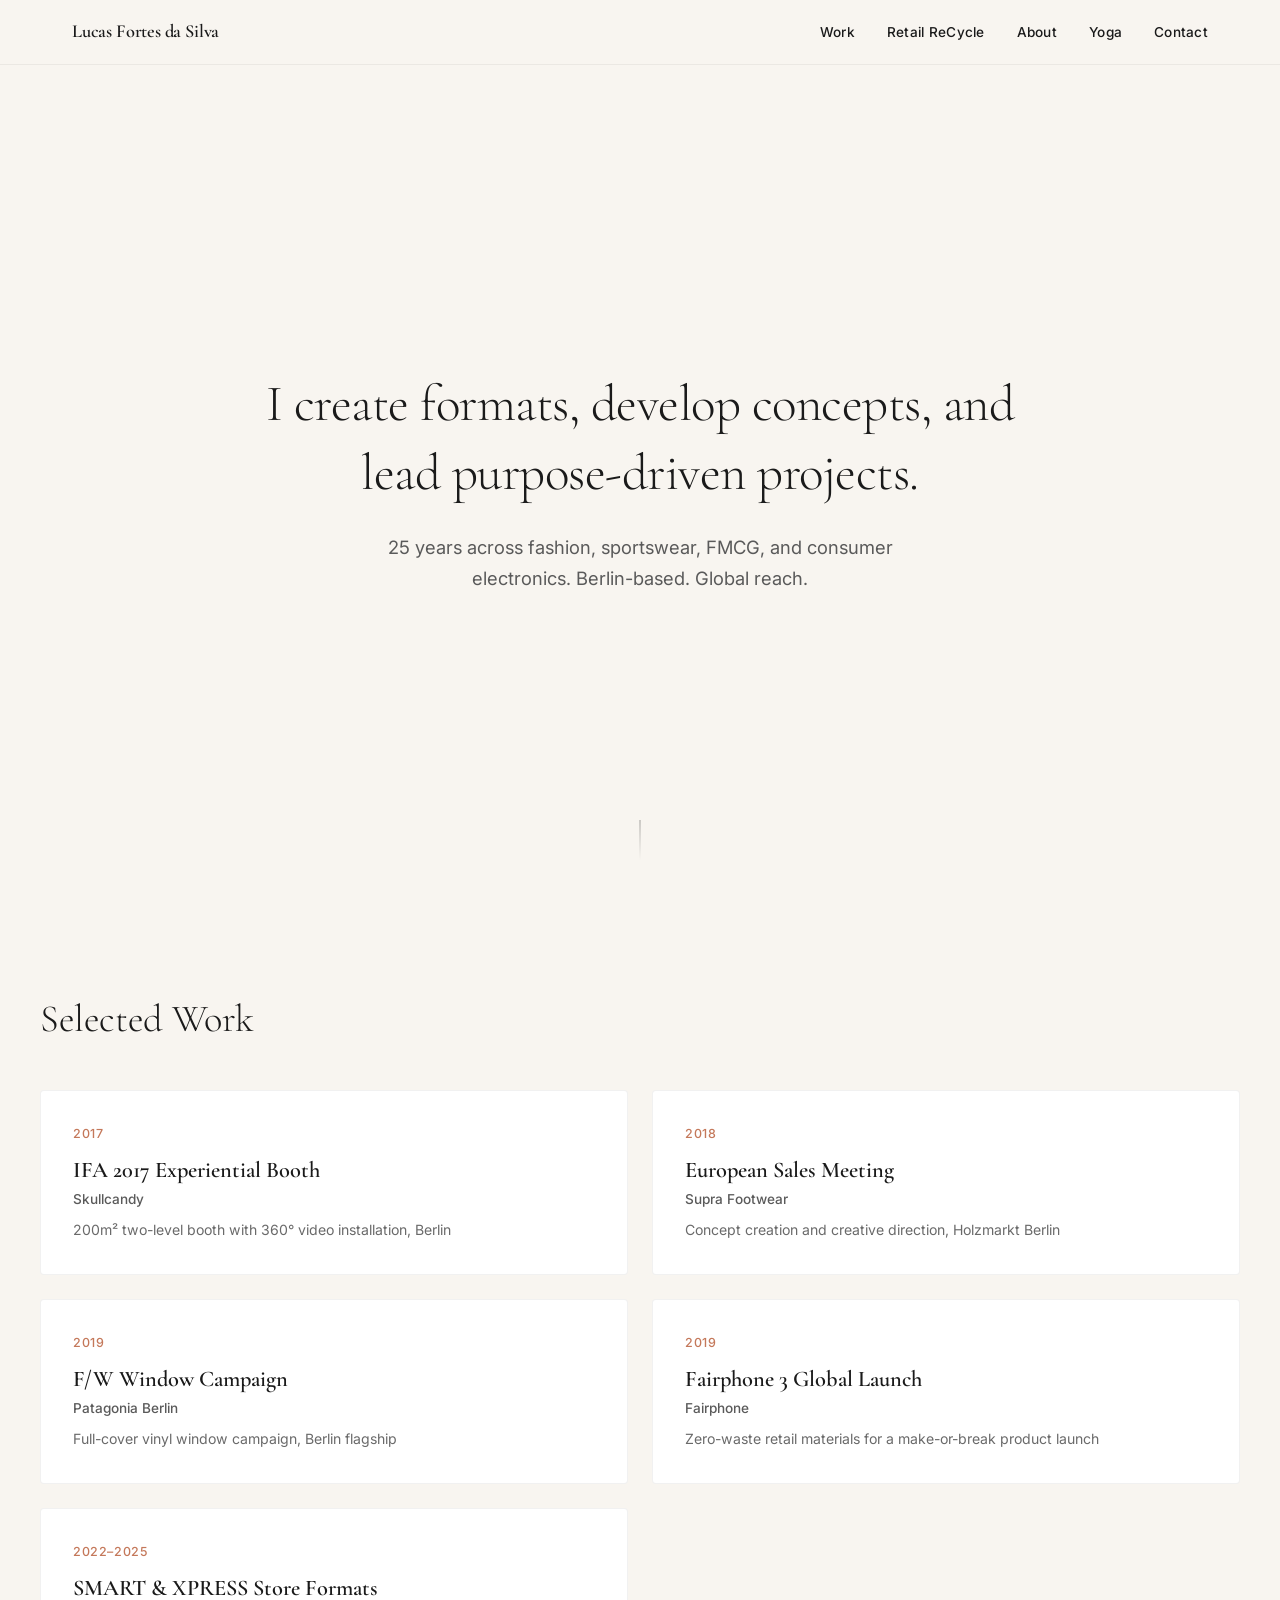
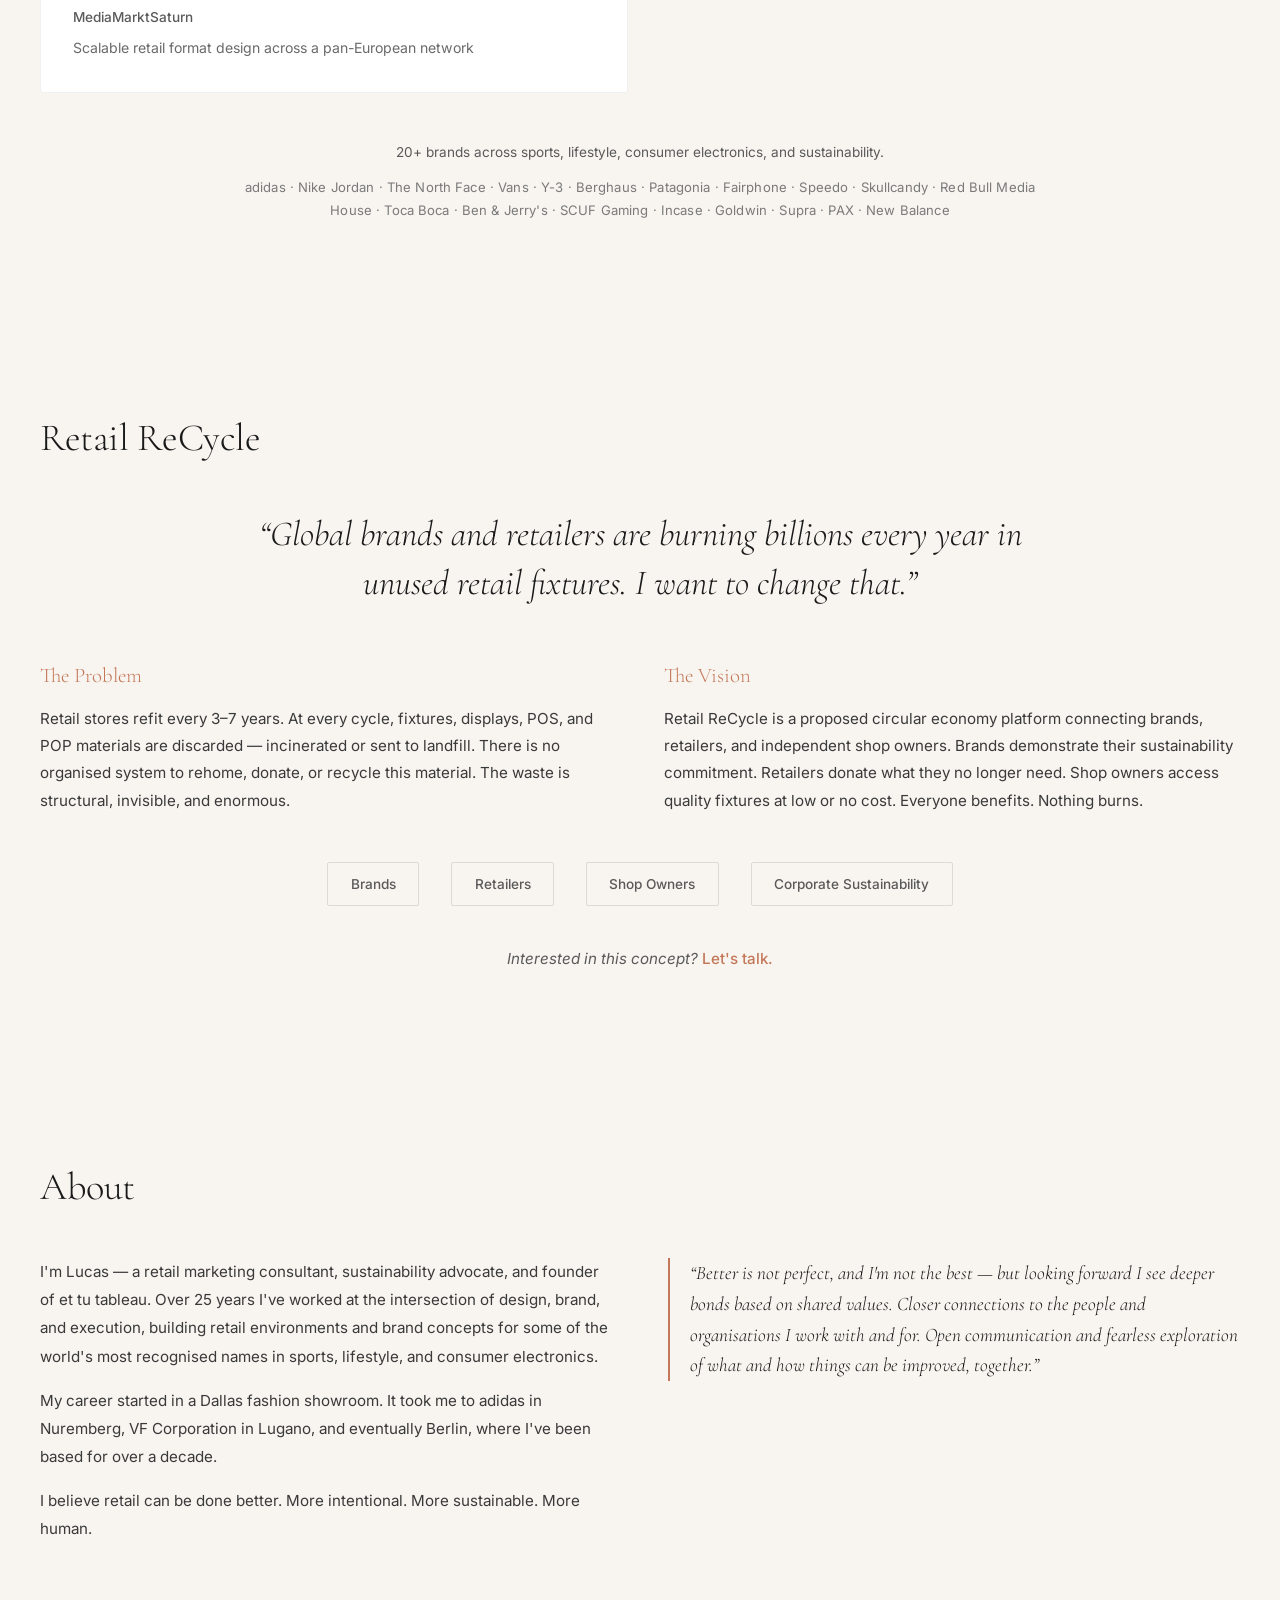
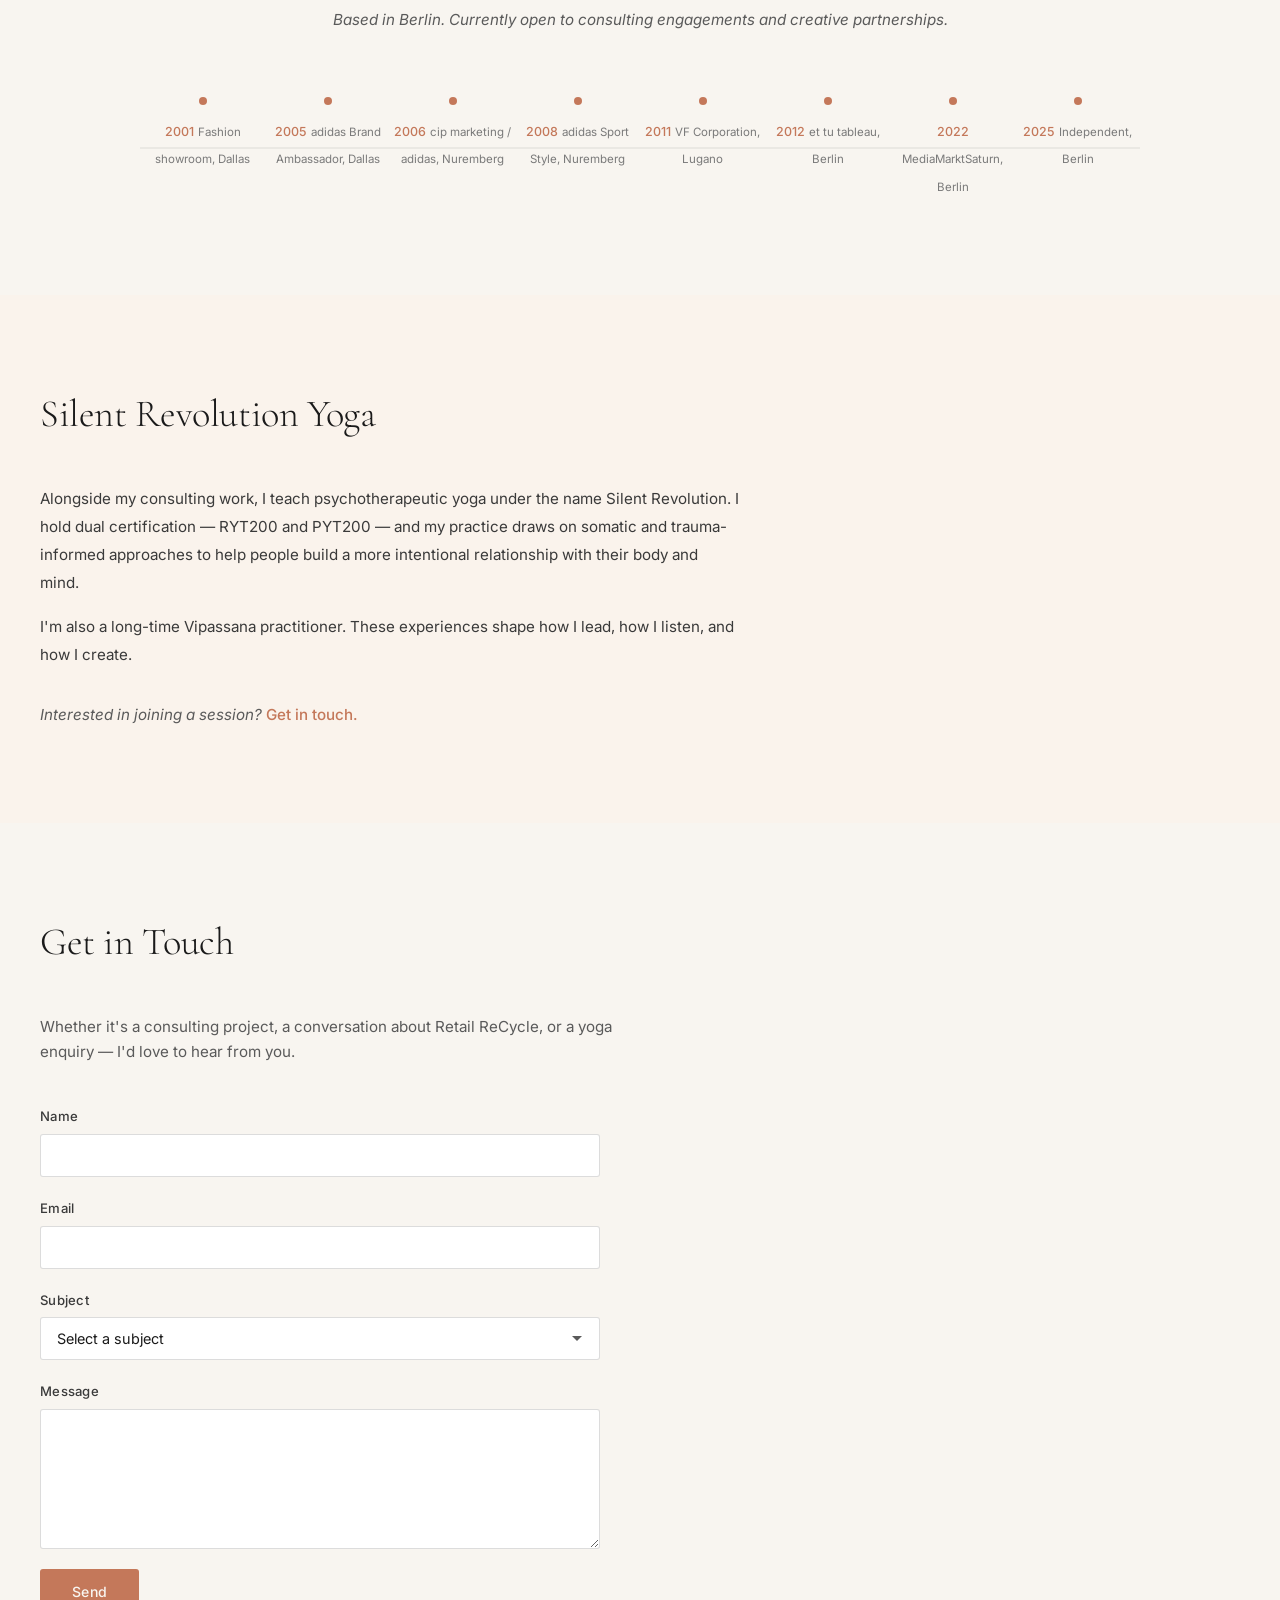
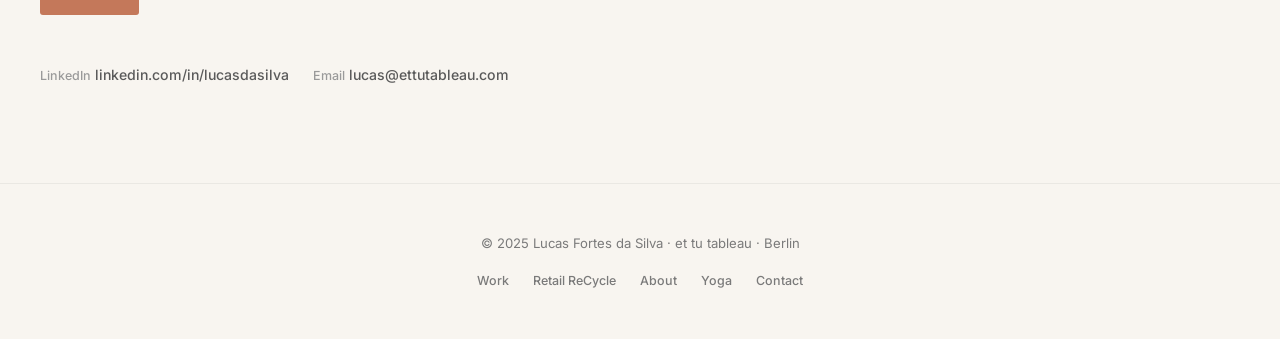
==== commit c14ea4f5: "update: drop USMC references, Tivoli project, Instagram; add obfuscated email - Remove Marine Corps " ====
--- a/index.html
+++ b/index.html
@@ -7,19 +7,19 @@
   <title>Lucas Fortes da Silva — Retail Marketing Consultant, Berlin</title>
   <style>
     @import url('https://fonts.googleapis.com/css2?family=Cormorant+Garamond:ital,wght@0,300;0,400;0,600;1,300;1,400&family=Inter:wght@400;500&display=swap');
- 
+
     /* ===== RESET & BASE ===== */
     *, *::before, *::after {
       margin: 0;
       padding: 0;
       box-sizing: border-box;
     }
- 
+
     html {
       scroll-behavior: smooth;
       font-size: 16px;
     }
- 
+
     body {
       font-family: 'Inter', -apple-system, BlinkMacSystemFont, sans-serif;
       font-weight: 400;
@@ -30,46 +30,46 @@
       -moz-osx-font-smoothing: grayscale;
       overflow-x: hidden;
     }
- 
+
     ::selection {
       background-color: #C4785A;
       color: #F8F5F0;
     }
- 
+
     a {
       color: #C4785A;
       text-decoration: none;
       transition: color 0.3s ease;
     }
- 
+
     a:hover {
       color: #a35f43;
     }
- 
+
     img {
       max-width: 100%;
       display: block;
     }
- 
+
     /* ===== TYPOGRAPHY ===== */
     h1, h2, h3, h4 {
       font-family: 'Cormorant Garamond', Georgia, serif;
       font-weight: 600;
       line-height: 1.2;
     }
- 
+
     /* ===== UTILITY ===== */
     .fade-in {
       opacity: 0;
       transform: translateY(24px);
       transition: opacity 0.8s ease, transform 0.8s ease;
     }
- 
+
     .fade-in.visible {
       opacity: 1;
       transform: translateY(0);
     }
- 
+
     /* ===== NAVIGATION ===== */
     .nav {
       position: fixed;
@@ -83,11 +83,11 @@
       border-bottom: 1px solid rgba(26, 26, 26, 0.06);
       transition: box-shadow 0.3s ease;
     }
- 
+
     .nav.scrolled {
       box-shadow: 0 1px 12px rgba(26, 26, 26, 0.06);
     }
- 
+
     .nav__inner {
       max-width: 1200px;
       margin: 0 auto;
@@ -97,7 +97,7 @@
       justify-content: space-between;
       height: 64px;
     }
- 
+
     .nav__wordmark {
       font-family: 'Cormorant Garamond', Georgia, serif;
       font-weight: 600;
@@ -106,17 +106,17 @@
       text-decoration: none;
       letter-spacing: -0.01em;
     }
- 
+
     .nav__wordmark:hover {
       color: #1A1A1A;
     }
- 
+
     .nav__links {
       display: flex;
       list-style: none;
       gap: 2rem;
     }
- 
+
     .nav__links a {
       font-size: 0.85rem;
       font-weight: 500;
@@ -126,7 +126,7 @@
       transition: color 0.3s ease;
       position: relative;
     }
- 
+
     .nav__links a::after {
       content: '';
       position: absolute;
@@ -137,15 +137,15 @@
       background-color: #C4785A;
       transition: width 0.3s ease;
     }
- 
+
     .nav__links a:hover {
       color: #C4785A;
     }
- 
+
     .nav__links a:hover::after {
       width: 100%;
     }
- 
+
     .nav__hamburger {
       display: none;
       background: none;
@@ -156,7 +156,7 @@
       position: relative;
       z-index: 1001;
     }
- 
+
     .nav__hamburger span {
       display: block;
       width: 100%;
@@ -166,25 +166,25 @@
       left: 0;
       transition: all 0.3s ease;
     }
- 
+
     .nav__hamburger span:nth-child(1) { top: 0; }
     .nav__hamburger span:nth-child(2) { top: 50%; transform: translateY(-50%); }
     .nav__hamburger span:nth-child(3) { bottom: 0; }
- 
+
     .nav__hamburger.active span:nth-child(1) {
       top: 50%;
       transform: translateY(-50%) rotate(45deg);
     }
- 
+
     .nav__hamburger.active span:nth-child(2) {
       opacity: 0;
     }
- 
+
     .nav__hamburger.active span:nth-child(3) {
       bottom: 50%;
       transform: translateY(50%) rotate(-45deg);
     }
- 
+
     /* Mobile menu overlay */
     .nav__overlay {
       display: none;
@@ -197,11 +197,11 @@
       justify-content: center;
       gap: 2.5rem;
     }
- 
+
     .nav__overlay.open {
       display: flex;
     }
- 
+
     .nav__overlay a {
       font-family: 'Cormorant Garamond', Georgia, serif;
       font-size: 1.8rem;
@@ -210,11 +210,11 @@
       text-decoration: none;
       transition: color 0.3s ease;
     }
- 
+
     .nav__overlay a:hover {
       color: #C4785A;
     }
- 
+
     /* ===== HERO ===== */
     .hero {
       min-height: 100vh;
@@ -226,11 +226,11 @@
       padding: 8rem 2rem 4rem;
       position: relative;
     }
- 
+
     .hero__content {
       max-width: 800px;
     }
- 
+
     .hero h1 {
       font-size: clamp(2rem, 5vw, 3.2rem);
       font-weight: 300;
@@ -238,7 +238,7 @@
       margin-bottom: 1.5rem;
       letter-spacing: -0.01em;
     }
- 
+
     .hero__subline {
       font-size: clamp(1rem, 2vw, 1.15rem);
       color: #5a5a5a;
@@ -246,7 +246,7 @@
       max-width: 600px;
       margin: 0 auto;
     }
- 
+
     .hero__scroll {
       position: absolute;
       bottom: 2.5rem;
@@ -259,40 +259,40 @@
       opacity: 0.4;
       transition: opacity 0.3s ease;
     }
- 
+
     .hero__scroll:hover {
       opacity: 0.7;
     }
- 
+
     .hero__scroll-line {
       width: 1px;
       height: 40px;
       background: linear-gradient(to bottom, #1A1A1A, transparent);
       animation: scrollPulse 2s ease-in-out infinite;
     }
- 
+
     @keyframes scrollPulse {
       0%, 100% { opacity: 0.3; transform: scaleY(1); }
       50% { opacity: 1; transform: scaleY(1.2); }
     }
- 
+
     /* ===== SECTIONS ===== */
     .section {
       padding: 6rem 2rem;
     }
- 
+
     .section__inner {
       max-width: 1200px;
       margin: 0 auto;
     }
- 
+
     .section__title {
       font-size: clamp(1.8rem, 4vw, 2.4rem);
       font-weight: 300;
       margin-bottom: 3rem;
       letter-spacing: -0.01em;
     }
- 
+
     /* ===== WORK / CASE STUDIES ===== */
     .work__grid {
       display: grid;
@@ -300,7 +300,7 @@
       gap: 1.5rem;
       margin-bottom: 3rem;
     }
- 
+
     .project-card {
       background: #fff;
       border-radius: 4px;
@@ -311,12 +311,12 @@
       transition: box-shadow 0.4s ease, transform 0.4s ease;
       border: 1px solid rgba(26, 26, 26, 0.06);
     }
- 
+
     .project-card:hover {
       box-shadow: 0 8px 32px rgba(26, 26, 26, 0.08);
       transform: translateY(-2px);
     }
- 
+
     .project-card__year {
       font-size: 0.78rem;
       font-weight: 500;
@@ -325,7 +325,7 @@
       margin-bottom: 0.75rem;
       display: block;
     }
- 
+
     .project-card__name {
       font-family: 'Cormorant Garamond', Georgia, serif;
       font-size: 1.4rem;
@@ -333,20 +333,20 @@
       margin-bottom: 0.25rem;
       line-height: 1.25;
     }
- 
+
     .project-card__client {
       font-size: 0.85rem;
       font-weight: 500;
       color: #5a5a5a;
       margin-bottom: 0.5rem;
     }
- 
+
     .project-card__descriptor {
       font-size: 0.88rem;
       color: #6a6a6a;
       line-height: 1.6;
     }
- 
+
     .project-card__hover {
       position: absolute;
       inset: 0;
@@ -359,35 +359,35 @@
       opacity: 0;
       transition: opacity 0.4s ease;
     }
- 
+
     .project-card:hover .project-card__hover {
       opacity: 1;
     }
- 
+
     .project-card__hover-name {
       font-family: 'Cormorant Garamond', Georgia, serif;
       font-size: 1.25rem;
       font-weight: 600;
       margin-bottom: 0.75rem;
     }
- 
+
     .project-card__hover-text {
       font-size: 0.88rem;
       line-height: 1.7;
       color: rgba(248, 245, 240, 0.85);
     }
- 
+
     .work__brands {
       text-align: center;
       margin-top: 3rem;
     }
- 
+
     .work__brands-intro {
       font-size: 0.85rem;
       color: #5a5a5a;
       margin-bottom: 0.75rem;
     }
- 
+
     .work__brands-list {
       font-size: 0.82rem;
       color: #7a7a7a;
@@ -396,7 +396,7 @@
       margin: 0 auto;
       letter-spacing: 0.01em;
     }
- 
+
     /* ===== RETAIL RECYCLE ===== */
     .recycle__quote {
       font-family: 'Cormorant Garamond', Georgia, serif;
@@ -409,27 +409,27 @@
       margin: 0 auto 3.5rem;
       color: #1A1A1A;
     }
- 
+
     .recycle__columns {
       display: grid;
       grid-template-columns: 1fr 1fr;
       gap: 3rem;
       margin-bottom: 3rem;
     }
- 
+
     .recycle__col h3 {
       font-size: 1.3rem;
       font-weight: 300;
       margin-bottom: 1rem;
       color: #C4785A;
     }
- 
+
     .recycle__col p {
       font-size: 0.95rem;
       line-height: 1.8;
       color: #3a3a3a;
     }
- 
+
     .recycle__stakeholders {
       display: flex;
       justify-content: center;
@@ -437,7 +437,7 @@
       flex-wrap: wrap;
       margin: 2.5rem 0;
     }
- 
+
     .recycle__stakeholder {
       font-size: 0.85rem;
       font-weight: 500;
@@ -446,7 +446,7 @@
       border: 1px solid rgba(26, 26, 26, 0.12);
       border-radius: 2px;
     }
- 
+
     .recycle__cta {
       text-align: center;
       margin-top: 2.5rem;
@@ -454,12 +454,12 @@
       font-style: italic;
       color: #5a5a5a;
     }
- 
+
     .recycle__cta a {
       font-style: normal;
       font-weight: 500;
     }
- 
+
     /* ===== ABOUT ===== */
     .about__columns {
       display: grid;
@@ -467,7 +467,7 @@
       gap: 3.5rem;
       margin-bottom: 4rem;
     }
- 
+
     .about__bio p,
     .about__philosophy p {
       font-size: 0.95rem;
@@ -475,12 +475,12 @@
       color: #3a3a3a;
       margin-bottom: 1rem;
     }
- 
+
     .about__bio p:last-child,
     .about__philosophy p:last-child {
       margin-bottom: 0;
     }
- 
+
     .about__philosophy blockquote {
       font-family: 'Cormorant Garamond', Georgia, serif;
       font-size: 1.2rem;
@@ -492,7 +492,7 @@
       padding-left: 1.25rem;
       margin: 0;
     }
- 
+
     .about__status {
       text-align: center;
       font-size: 0.95rem;
@@ -500,14 +500,14 @@
       margin-bottom: 4rem;
       font-style: italic;
     }
- 
+
     /* Timeline */
     .timeline {
       position: relative;
       max-width: 1000px;
       margin: 0 auto;
     }
- 
+
     .timeline__line {
       position: absolute;
       top: 50%;
@@ -517,13 +517,13 @@
       background-color: rgba(26, 26, 26, 0.12);
       transform: translateY(-50%);
     }
- 
+
     .timeline__items {
       display: flex;
       justify-content: space-between;
       position: relative;
     }
- 
+
     .timeline__item {
       display: flex;
       flex-direction: column;
@@ -532,7 +532,7 @@
       position: relative;
       flex: 1;
     }
- 
+
     .timeline__dot {
       width: 8px;
       height: 8px;
@@ -542,49 +542,49 @@
       position: relative;
       z-index: 1;
     }
- 
+
     .timeline__year {
       font-size: 0.78rem;
       font-weight: 500;
       color: #C4785A;
       margin-bottom: 0.25rem;
     }
- 
+
     .timeline__label {
       font-size: 0.72rem;
       color: #7a7a7a;
       line-height: 1.4;
       max-width: 100px;
     }
- 
+
     /* ===== YOGA ===== */
     .yoga {
       background-color: #FAF3EC;
     }
- 
+
     .yoga__content {
       max-width: 700px;
     }
- 
+
     .yoga__text {
       font-size: 0.95rem;
       line-height: 1.85;
       color: #3a3a3a;
       margin-bottom: 1rem;
     }
- 
+
     .yoga__cta {
       margin-top: 2rem;
       font-size: 0.95rem;
       font-style: italic;
       color: #5a5a5a;
     }
- 
+
     .yoga__cta a {
       font-style: normal;
       font-weight: 500;
     }
- 
+
     /* ===== CONTACT ===== */
     .contact__intro {
       font-size: 0.95rem;
@@ -593,7 +593,7 @@
       margin-bottom: 2.5rem;
       line-height: 1.7;
     }
- 
+
     .contact__form {
       max-width: 560px;
       display: flex;
@@ -601,20 +601,20 @@
       gap: 1.25rem;
       margin-bottom: 3rem;
     }
- 
+
     .form__group {
       display: flex;
       flex-direction: column;
       gap: 0.4rem;
     }
- 
+
     .form__group label {
       font-size: 0.82rem;
       font-weight: 500;
       color: #3a3a3a;
       letter-spacing: 0.02em;
     }
- 
+
     .form__group input,
     .form__group select,
     .form__group textarea {
@@ -628,19 +628,19 @@
       transition: border-color 0.3s ease, box-shadow 0.3s ease;
       outline: none;
     }
- 
+
     .form__group input:focus,
     .form__group select:focus,
     .form__group textarea:focus {
       border-color: #C4785A;
       box-shadow: 0 0 0 3px rgba(196, 120, 90, 0.1);
     }
- 
+
     .form__group textarea {
       resize: vertical;
       min-height: 140px;
     }
- 
+
     .form__group select {
       appearance: none;
       -webkit-appearance: none;
@@ -650,7 +650,7 @@
       padding-right: 2.5rem;
       cursor: pointer;
     }
- 
+
     .form__submit {
       font-family: 'Inter', sans-serif;
       font-size: 0.88rem;
@@ -665,15 +665,15 @@
       align-self: flex-start;
       letter-spacing: 0.02em;
     }
- 
+
     .form__submit:hover {
       background-color: #a35f43;
     }
- 
+
     .form__submit:active {
       transform: scale(0.98);
     }
- 
+
     .form__thankyou {
       display: none;
       font-size: 0.95rem;
@@ -681,98 +681,98 @@
       font-weight: 500;
       margin-top: 0.5rem;
     }
- 
+
     .form__thankyou.show {
       display: block;
     }
- 
+
     .contact__social {
       display: flex;
       gap: 1.5rem;
       margin-top: 1rem;
     }
- 
+
     .contact__social a {
       font-size: 0.88rem;
       font-weight: 500;
       color: #5a5a5a;
       transition: color 0.3s ease;
     }
- 
+
     .contact__social a:hover {
       color: #C4785A;
     }
- 
+
     .contact__social-label {
       font-size: 0.78rem;
       color: #9a9a9a;
     }
- 
+
     /* ===== FOOTER ===== */
     .footer {
       padding: 3rem 2rem;
       text-align: center;
       border-top: 1px solid rgba(26, 26, 26, 0.06);
     }
- 
+
     .footer__copy {
       font-size: 0.82rem;
       color: #7a7a7a;
       margin-bottom: 1rem;
     }
- 
+
     .footer__nav {
       display: flex;
       justify-content: center;
       gap: 1.5rem;
       flex-wrap: wrap;
     }
- 
+
     .footer__nav a {
       font-size: 0.78rem;
       font-weight: 500;
       color: #7a7a7a;
       transition: color 0.3s ease;
     }
- 
+
     .footer__nav a:hover {
       color: #C4785A;
     }
- 
+
     /* ===== RESPONSIVE ===== */
     @media (max-width: 900px) {
       .work__grid {
         grid-template-columns: 1fr;
       }
- 
+
       .recycle__columns {
         grid-template-columns: 1fr;
         gap: 2rem;
       }
- 
+
       .about__columns {
         grid-template-columns: 1fr;
         gap: 2.5rem;
       }
     }
- 
+
     @media (max-width: 768px) {
       .nav__links {
         display: none;
       }
- 
+
       .nav__hamburger {
         display: block;
       }
- 
+
       .hero {
         padding: 7rem 1.5rem 3rem;
       }
- 
+
       .section {
         padding: 4rem 1.5rem;
       }
- 
+
       .project-card__hover {
         position: relative;
         inset: auto;
@@ -784,19 +784,19 @@
         border-top: 1px solid rgba(26, 26, 26, 0.08);
         padding-top: 1rem;
       }
- 
+
       .project-card__hover-name {
         display: none;
       }
- 
+
       .project-card__hover-text {
         color: #5a5a5a;
       }
- 
+
       .project-card:hover .project-card__hover {
         opacity: 1;
       }
- 
+
       /* Timeline: vertical on mobile */
       .timeline__line {
         top: 0;
@@ -807,60 +807,60 @@
         height: auto;
         transform: none;
       }
- 
+
       .timeline__items {
         flex-direction: column;
         gap: 1.5rem;
         padding-left: 2rem;
       }
- 
+
       .timeline__item {
         flex-direction: row;
         align-items: flex-start;
         text-align: left;
         gap: 0.75rem;
       }
- 
+
       .timeline__dot {
         margin-bottom: 0;
         margin-top: 0.25rem;
         position: absolute;
         left: -1.65rem;
       }
- 
+
       .timeline__info {
         display: flex;
         gap: 0.5rem;
         align-items: baseline;
       }
- 
+
       .timeline__year {
         margin-bottom: 0;
         white-space: nowrap;
       }
- 
+
       .timeline__label {
         max-width: none;
       }
- 
+
       .recycle__stakeholders {
         gap: 1rem;
       }
     }
- 
+
     @media (max-width: 480px) {
       .hero h1 {
         font-size: 1.7rem;
       }
- 
+
       .section__title {
         font-size: 1.5rem;
       }
- 
+
       .project-card {
         padding: 1.5rem;
       }
- 
+
       .recycle__quote {
         font-size: 1.3rem;
       }
@@ -868,7 +868,7 @@
   </style>
 </head>
 <body>
- 
+
   <!-- ===== NAVIGATION ===== -->
   <nav class="nav" id="nav">
     <div class="nav__inner">
@@ -887,7 +887,7 @@
       </button>
     </div>
   </nav>
- 
+
   <!-- Mobile overlay -->
   <div class="nav__overlay" id="mobileMenu">
     <a href="#work">Work</a>
@@ -896,7 +896,7 @@
     <a href="#yoga">Yoga</a>
     <a href="#contact">Contact</a>
   </div>
- 
+
   <!-- ===== HERO ===== -->
   <section class="hero" id="hero">
     <div class="hero__content fade-in">
@@ -907,14 +907,14 @@
       <div class="hero__scroll-line"></div>
     </div>
   </section>
- 
+
   <!-- ===== WORK ===== -->
   <section class="section" id="work">
     <div class="section__inner">
       <h2 class="section__title fade-in">Selected Work</h2>
- 
+
       <div class="work__grid">
- 
+
         <div class="project-card fade-in">
           <span class="project-card__year">2017</span>
           <h3 class="project-card__name">IFA 2017 Experiential Booth</h3>
@@ -925,18 +925,7 @@
             <p class="project-card__hover-text">A fully immersive experiential environment at Europe's largest consumer electronics show. Two levels, meeting room, bar, stage, and a 360&deg; video installation &mdash; followed by a Shop-in-Shop pilot at MediaMarkt Rotterdam.</p>
           </div>
         </div>
- 
-        <div class="project-card fade-in">
-          <span class="project-card__year">2017</span>
-          <h3 class="project-card__name">Shop-in-Shop at KaDeWe</h3>
-          <p class="project-card__client">Tivoli Audio</p>
-          <p class="project-card__descriptor">Luxury audio retail debut at Berlin's premier department store</p>
-          <div class="project-card__hover">
-            <p class="project-card__hover-name">Shop-in-Shop at KaDeWe</p>
-            <p class="project-card__hover-text">Introduced the cult American audio brand to the German luxury retail market through a curated shop-in-shop at KaDeWe &mdash; Berlin's equivalent of Harrods.</p>
-          </div>
-        </div>
- 
+
         <div class="project-card fade-in">
           <span class="project-card__year">2018</span>
           <h3 class="project-card__name">European Sales Meeting</h3>
@@ -947,7 +936,7 @@
             <p class="project-card__hover-text">Conceived and directed the annual European Sales Meeting &mdash; the brand's key pitch to its entire retail partner network &mdash; at Holzmarkt, Berlin's urban waterfront creative campus.</p>
           </div>
         </div>
- 
+
         <div class="project-card fade-in">
           <span class="project-card__year">2019</span>
           <h3 class="project-card__name">F/W Window Campaign</h3>
@@ -958,7 +947,7 @@
             <p class="project-card__hover-text">Full-cover vinyl window graphics for the Patagonia Berlin flagship on M&uuml;nzstra&szlig;e &mdash; one of only nine Patagonia mono-brand stores in Europe at the time, designed as an activism hub.</p>
           </div>
         </div>
- 
+
         <div class="project-card fade-in">
           <span class="project-card__year">2019</span>
           <h3 class="project-card__name">Fairphone 3 Global Launch</h3>
@@ -969,7 +958,7 @@
             <p class="project-card__hover-text">Developed the retail print and POS strategy for the Fairphone 3 global launch &mdash; selecting a local printer, specifying fully recyclable expanded corrugated board instead of PVC, and building a modular product training box. The launch generated 1,600+ press articles worldwide in one week.</p>
           </div>
         </div>
- 
+
         <div class="project-card fade-in">
           <span class="project-card__year">2022&ndash;2025</span>
           <h3 class="project-card__name">SMART &amp; XPRESS Store Formats</h3>
@@ -980,23 +969,23 @@
             <p class="project-card__hover-text">Led the design and rollout of the SMART and XPRESS store formats across the MediaMarktSaturn network &mdash; Europe's leading consumer electronics retailer &mdash; balancing commercial performance with experience-led retail design.</p>
           </div>
         </div>
- 
+
       </div>
- 
+
       <div class="work__brands fade-in">
         <p class="work__brands-intro">20+ brands across sports, lifestyle, consumer electronics, and sustainability.</p>
-        <p class="work__brands-list">adidas &middot; Nike Jordan &middot; The North Face &middot; Vans &middot; Y-3 &middot; Berghaus &middot; Patagonia &middot; Fairphone &middot; Speedo &middot; Skullcandy &middot; Tivoli Audio &middot; Red Bull Media House &middot; Toca Boca &middot; Ben &amp; Jerry's &middot; SCUF Gaming &middot; Incase &middot; Goldwin &middot; Supra &middot; PAX &middot; New Balance</p>
+        <p class="work__brands-list">adidas &middot; Nike Jordan &middot; The North Face &middot; Vans &middot; Y-3 &middot; Berghaus &middot; Patagonia &middot; Fairphone &middot; Speedo &middot; Skullcandy &middot; Red Bull Media House &middot; Toca Boca &middot; Ben &amp; Jerry's &middot; SCUF Gaming &middot; Incase &middot; Goldwin &middot; Supra &middot; PAX &middot; New Balance</p>
       </div>
     </div>
   </section>
- 
+
   <!-- ===== RETAIL RECYCLE ===== -->
   <section class="section" id="recycle">
     <div class="section__inner">
       <h2 class="section__title fade-in">Retail ReCycle</h2>
- 
+
       <p class="recycle__quote fade-in">&ldquo;Global brands and retailers are burning billions every year in unused retail fixtures. I want to change that.&rdquo;</p>
- 
+
       <div class="recycle__columns fade-in">
         <div class="recycle__col">
           <h3>The Problem</h3>
@@ -1007,36 +996,36 @@
           <p>Retail ReCycle is a proposed circular economy platform connecting brands, retailers, and independent shop owners. Brands demonstrate their sustainability commitment. Retailers donate what they no longer need. Shop owners access quality fixtures at low or no cost. Everyone benefits. Nothing burns.</p>
         </div>
       </div>
- 
+
       <div class="recycle__stakeholders fade-in">
         <span class="recycle__stakeholder">Brands</span>
         <span class="recycle__stakeholder">Retailers</span>
         <span class="recycle__stakeholder">Shop Owners</span>
         <span class="recycle__stakeholder">Corporate Sustainability</span>
       </div>
- 
+
       <p class="recycle__cta fade-in">Interested in this concept? <a href="#contact">Let's talk.</a></p>
     </div>
   </section>
- 
+
   <!-- ===== ABOUT ===== -->
   <section class="section" id="about">
     <div class="section__inner">
       <h2 class="section__title fade-in">About</h2>
- 
+
       <div class="about__columns fade-in">
         <div class="about__bio">
           <p>I'm Lucas &mdash; a retail marketing consultant, sustainability advocate, and founder of et tu tableau. Over 25 years I've worked at the intersection of design, brand, and execution, building retail environments and brand concepts for some of the world's most recognised names in sports, lifestyle, and consumer electronics.</p>
-          <p>My career started in a Dallas fashion showroom. It took me through eight years in the US Marine Corps Reserves &mdash; including active duty during operations in Iraq and Afghanistan &mdash; then to adidas in Nuremberg, VF Corporation in Lugano, and eventually Berlin, where I've been based for over a decade.</p>
+          <p>My career started in a Dallas fashion showroom. It took me to adidas in Nuremberg, VF Corporation in Lugano, and eventually Berlin, where I've been based for over a decade.</p>
           <p>I believe retail can be done better. More intentional. More sustainable. More human.</p>
         </div>
         <div class="about__philosophy">
           <blockquote>&ldquo;Better is not perfect, and I'm not the best &mdash; but looking forward I see deeper bonds based on shared values. Closer connections to the people and organisations I work with and for. Open communication and fearless exploration of what and how things can be improved, together.&rdquo;</blockquote>
         </div>
       </div>
- 
+
       <p class="about__status fade-in">Based in Berlin. Currently open to consulting engagements and creative partnerships.</p>
- 
+
       <div class="timeline fade-in">
         <div class="timeline__line"></div>
         <div class="timeline__items">
@@ -1100,12 +1089,12 @@
       </div>
     </div>
   </section>
- 
+
   <!-- ===== YOGA ===== -->
   <section class="section yoga" id="yoga">
     <div class="section__inner">
       <h2 class="section__title fade-in">Silent Revolution Yoga</h2>
- 
+
       <div class="yoga__content fade-in">
         <p class="yoga__text">Alongside my consulting work, I teach psychotherapeutic yoga under the name Silent Revolution. I hold dual certification &mdash; RYT200 and PYT200 &mdash; and my practice draws on somatic and trauma-informed approaches to help people build a more intentional relationship with their body and mind.</p>
         <p class="yoga__text">I'm also a long-time Vipassana practitioner. These experiences shape how I lead, how I listen, and how I create.</p>
@@ -1113,14 +1102,14 @@
       </div>
     </div>
   </section>
- 
+
   <!-- ===== CONTACT ===== -->
   <section class="section" id="contact">
     <div class="section__inner">
       <h2 class="section__title fade-in">Get in Touch</h2>
- 
+
       <p class="contact__intro fade-in">Whether it's a consulting project, a conversation about Retail ReCycle, or a yoga enquiry &mdash; I'd love to hear from you.</p>
- 
+
       <form class="contact__form fade-in" id="contactForm">
         <div class="form__group">
           <label for="name">Name</label>
@@ -1147,18 +1136,18 @@
         <button type="submit" class="form__submit">Send</button>
         <p class="form__thankyou" id="thankyou">Thank you for your message. I'll be in touch soon.</p>
       </form>
- 
+
       <div class="contact__social fade-in">
         <a href="https://linkedin.com/in/lucasdasilva" target="_blank" rel="noopener noreferrer">
           <span class="contact__social-label">LinkedIn</span> linkedin.com/in/lucasdasilva
         </a>
-        <a href="https://instagram.com/silentrevolutionyoga" target="_blank" rel="noopener noreferrer">
-          <span class="contact__social-label">Instagram</span> @silentrevolutionyoga
+        <a href="#" id="emailLink" class="obfuscated-email">
+          <span class="contact__social-label">Email</span> <span id="emailText"></span>
         </a>
       </div>
     </div>
   </section>
- 
+
   <!-- ===== FOOTER ===== -->
   <footer class="footer">
     <p class="footer__copy">&copy; 2025 Lucas Fortes da Silva &middot; et tu tableau &middot; Berlin</p>
@@ -1170,24 +1159,24 @@
       <a href="#contact">Contact</a>
     </nav>
   </footer>
- 
+
   <script>
     // ===== NAVIGATION SCROLL EFFECT =====
     const nav = document.getElementById('nav');
     window.addEventListener('scroll', () => {
       nav.classList.toggle('scrolled', window.scrollY > 20);
     }, { passive: true });
- 
+
     // ===== MOBILE MENU =====
     const hamburger = document.getElementById('hamburger');
     const mobileMenu = document.getElementById('mobileMenu');
- 
+
     hamburger.addEventListener('click', () => {
       hamburger.classList.toggle('active');
       mobileMenu.classList.toggle('open');
       document.body.style.overflow = mobileMenu.classList.contains('open') ? 'hidden' : '';
     });
- 
+
     mobileMenu.querySelectorAll('a').forEach(link => {
       link.addEventListener('click', () => {
         hamburger.classList.remove('active');
@@ -1195,7 +1184,7 @@
         document.body.style.overflow = '';
       });
     });
- 
+
     // ===== SCROLL-TRIGGERED FADE-IN =====
     const fadeObserver = new IntersectionObserver((entries) => {
       entries.forEach(entry => {
@@ -1208,9 +1197,23 @@
       threshold: 0.1,
       rootMargin: '0px 0px -40px 0px'
     });
- 
+
     document.querySelectorAll('.fade-in').forEach(el => fadeObserver.observe(el));
- 
+
+    // ===== OBFUSCATED EMAIL =====
+    (function() {
+      var u = 'lucas';
+      var d = 'ettutableau';
+      var t = 'com';
+      var addr = u + '@' + d + '.' + t;
+      var el = document.getElementById('emailLink');
+      var txt = document.getElementById('emailText');
+      if (el && txt) {
+        el.href = 'mai' + 'lto:' + addr;
+        txt.textContent = addr;
+      }
+    })();
+
     // ===== CONTACT FORM =====
     document.getElementById('contactForm').addEventListener('submit', (e) => {
       e.preventDefault();
@@ -1221,6 +1224,6 @@
       }, 5000);
     });
   </script>
- 
+
 </body>
 </html>
